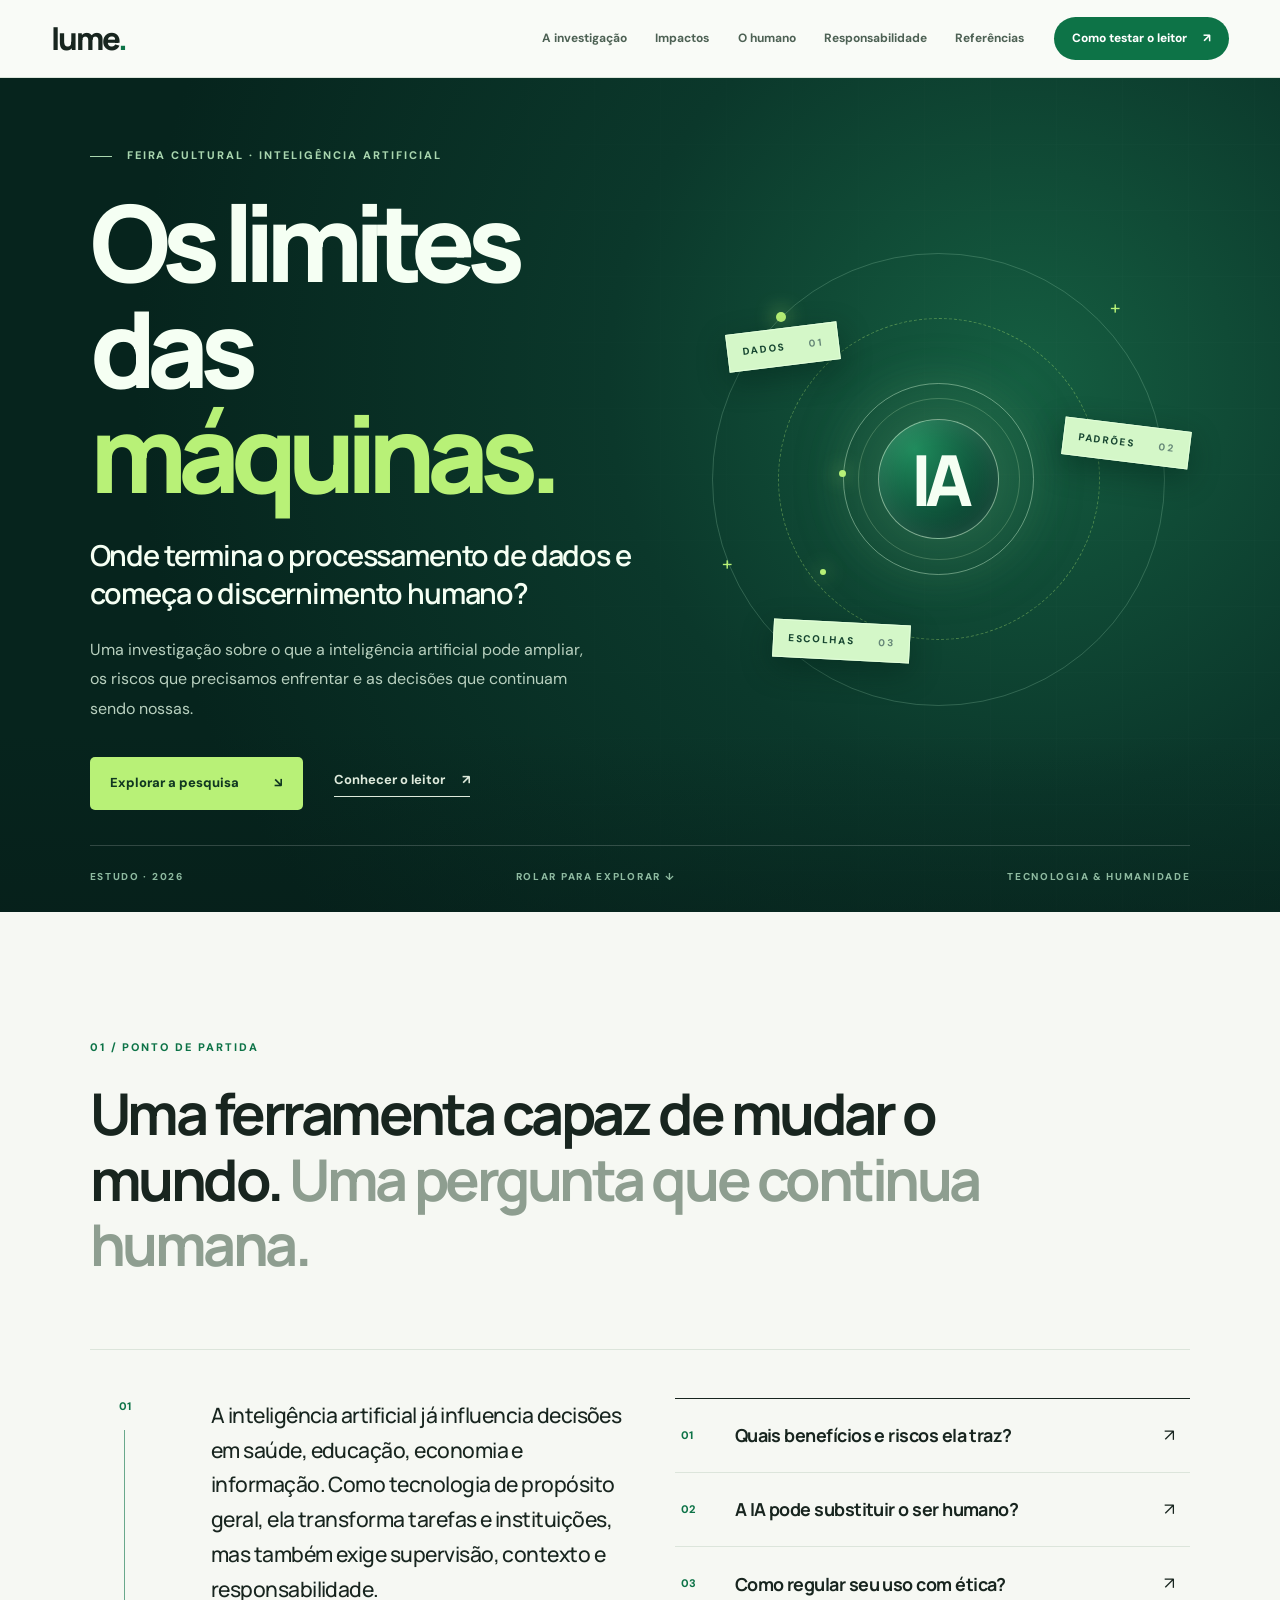
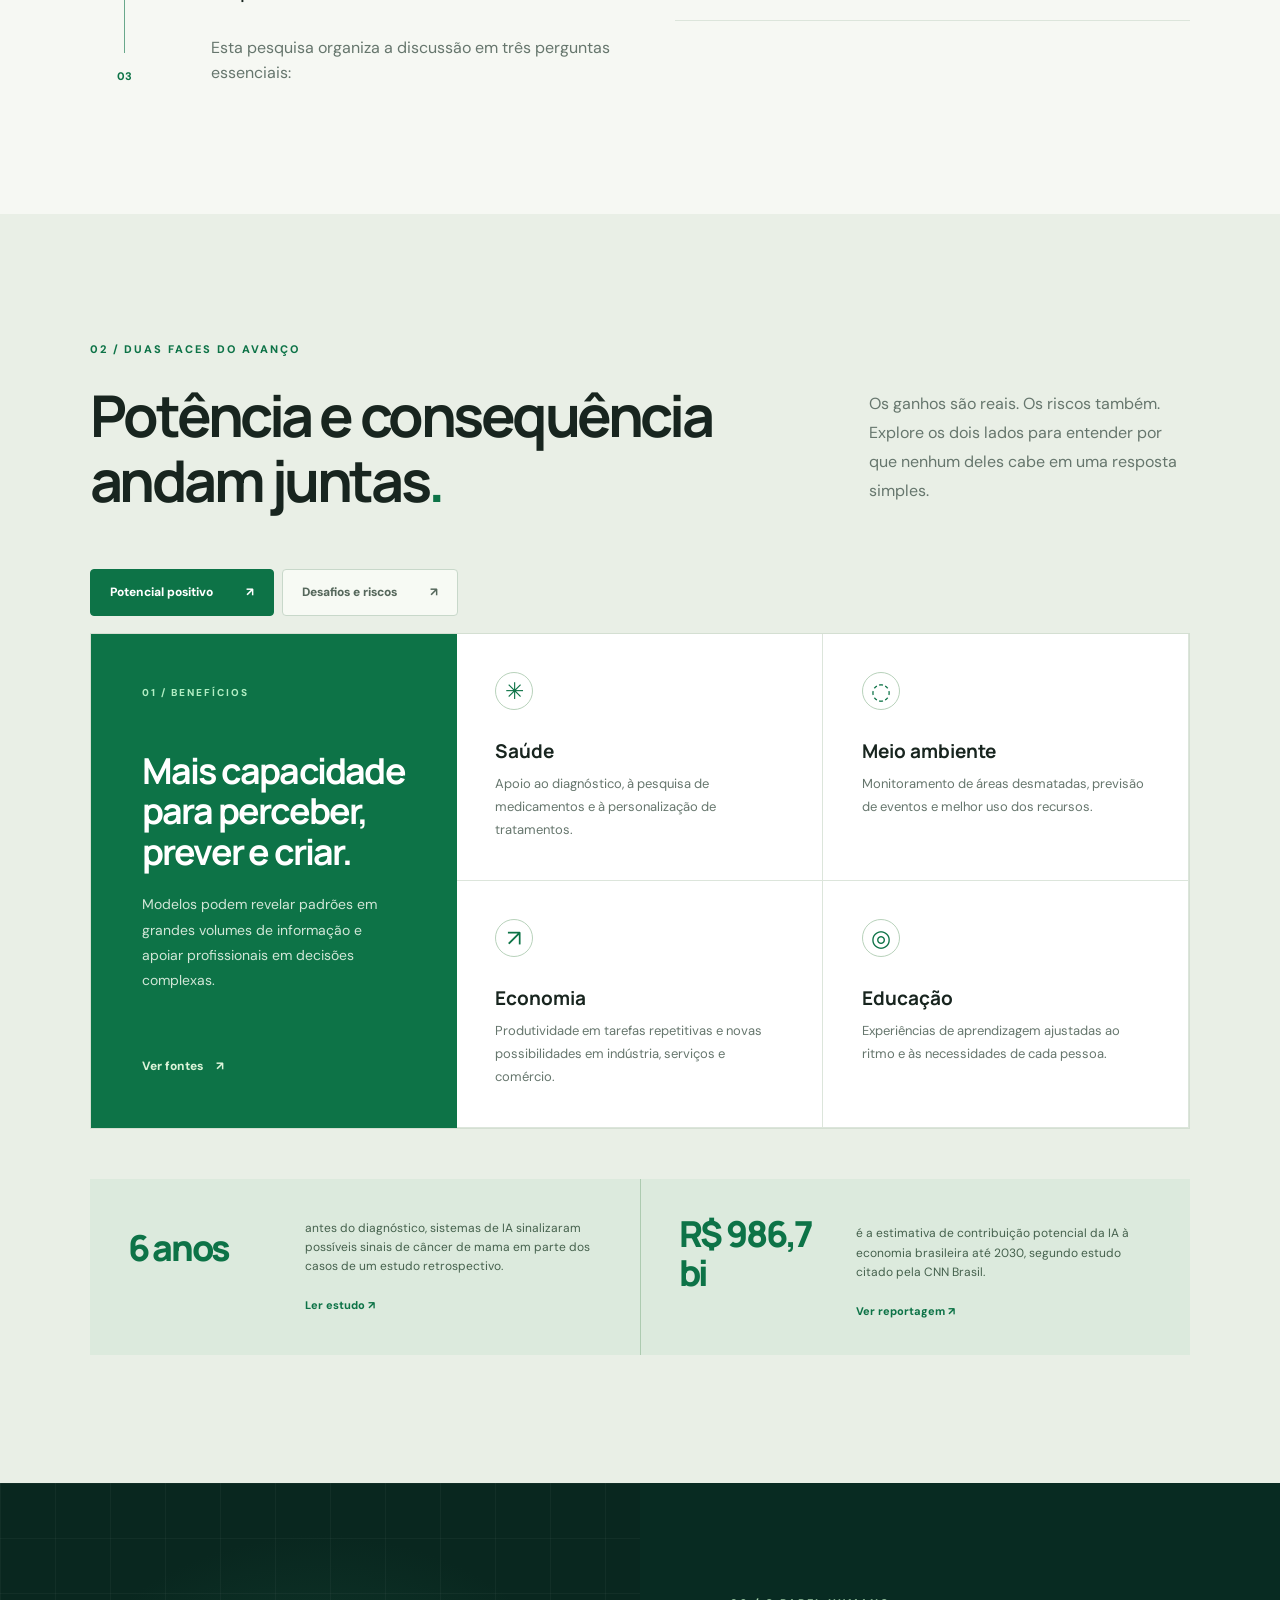
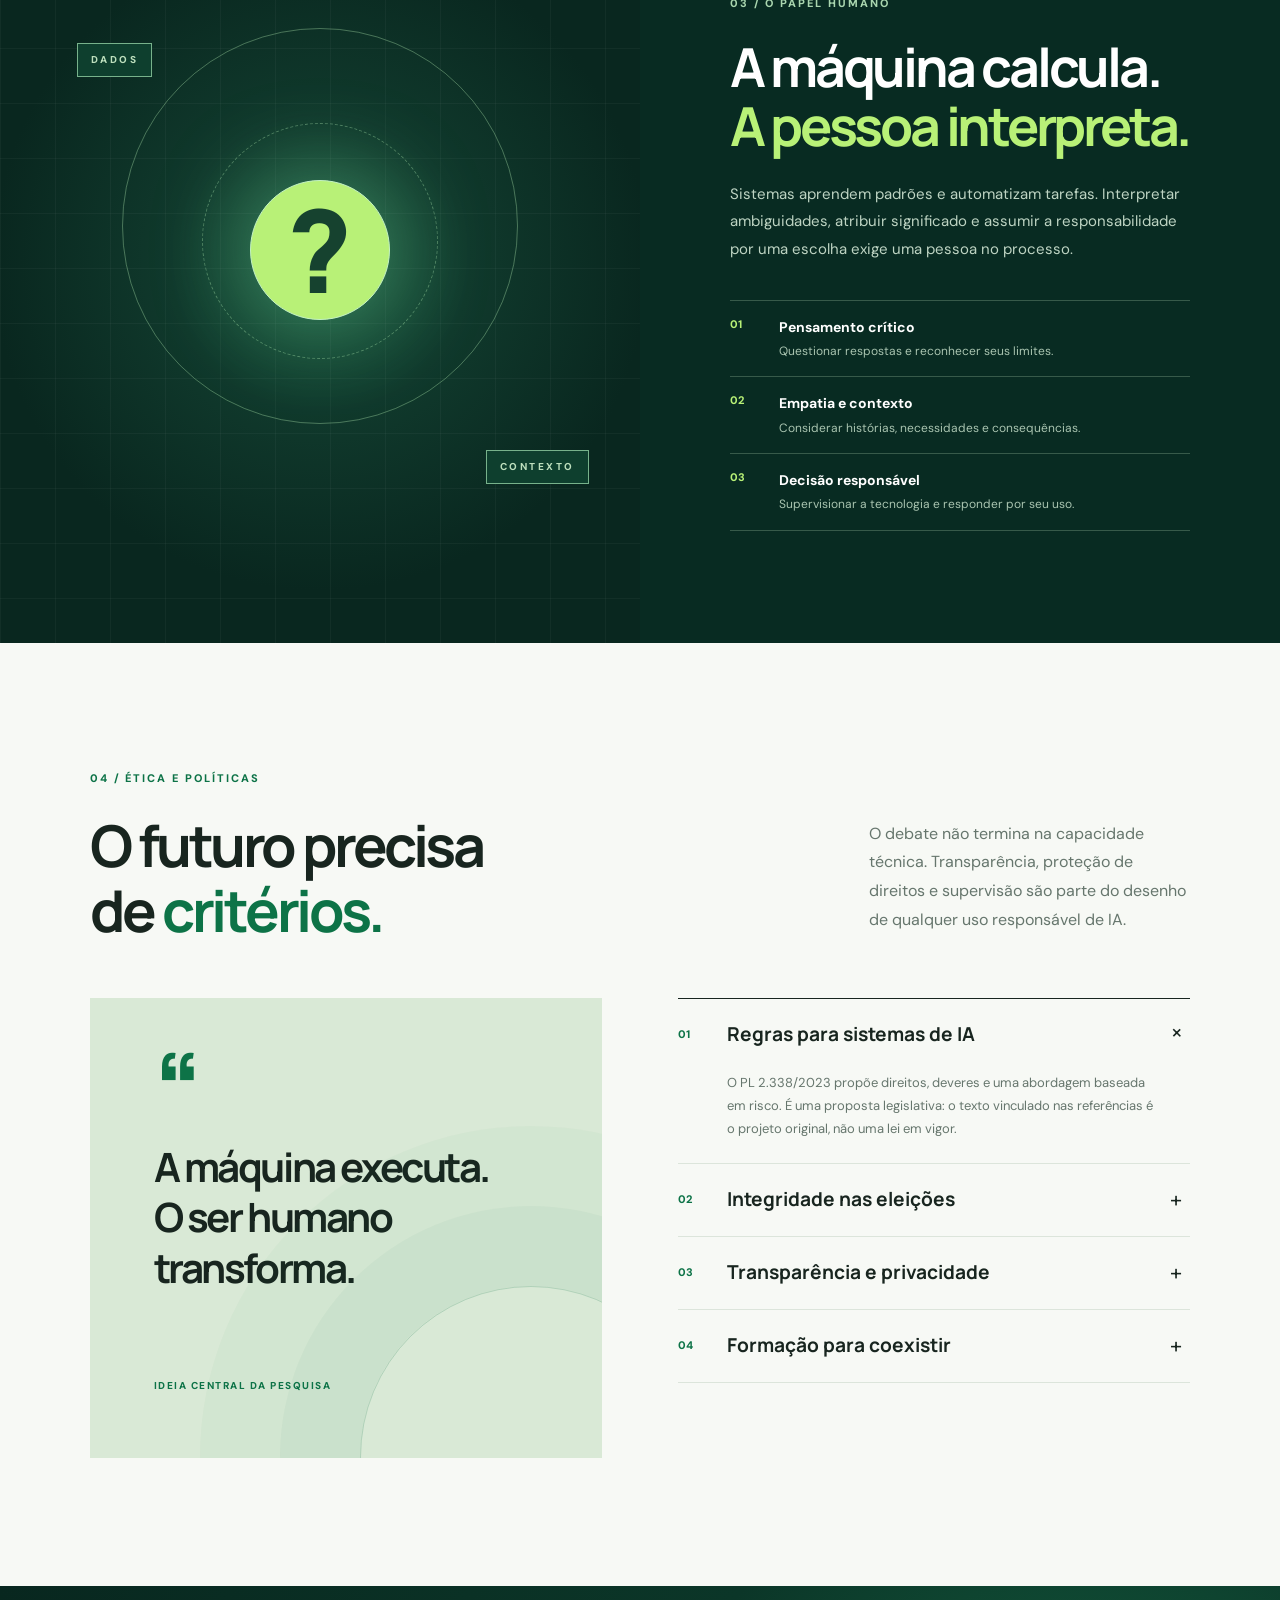
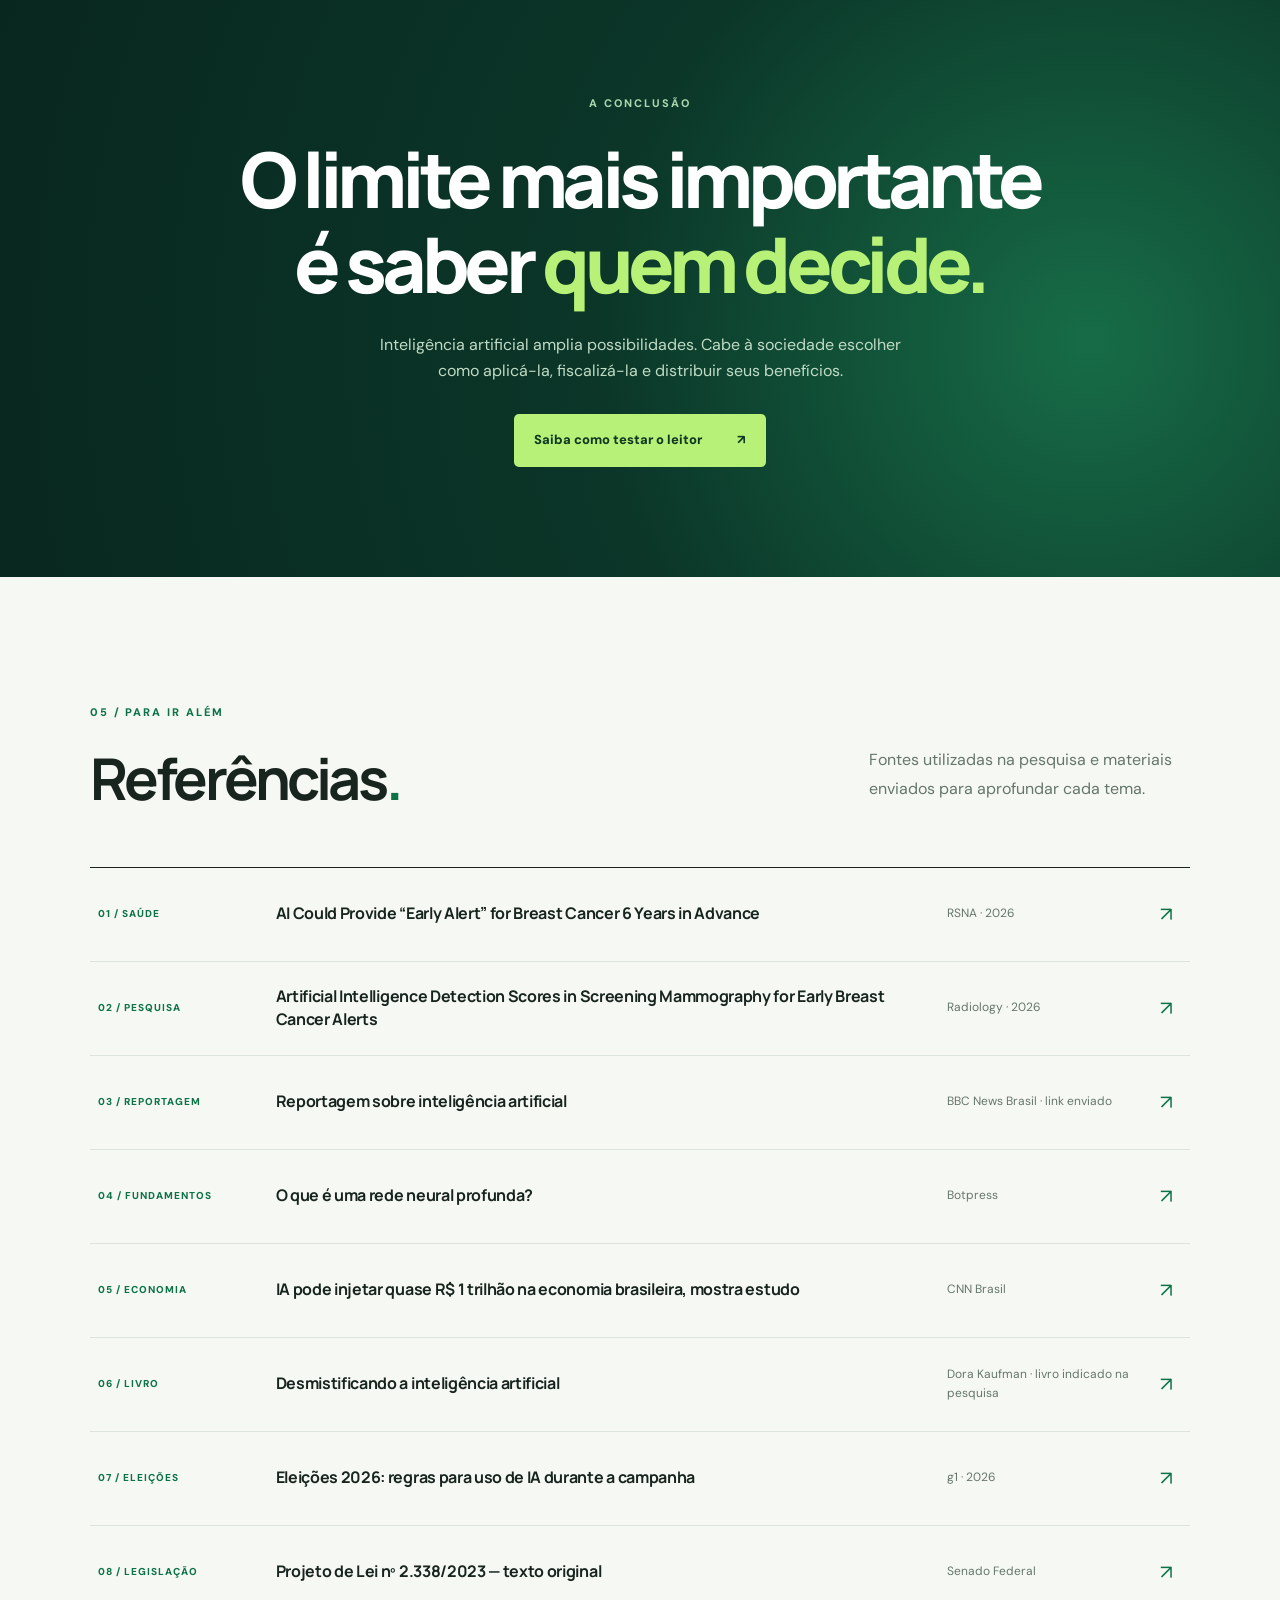
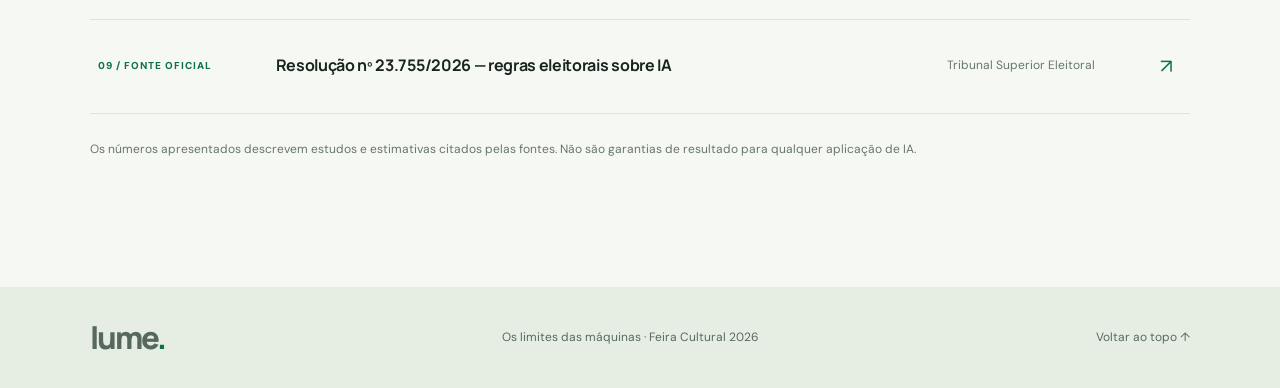
==== docs/index.html @ 2dd9711d "Publica Lume e apresentação da pesquisa" ====
<!doctype html>
<html lang="pt-BR">
<head>
  <meta charset="utf-8">
  <meta name="viewport" content="width=device-width, initial-scale=1">
  <meta name="theme-color" content="#0d7347">
  <meta name="description" content="Os limites das máquinas: uma investigação sobre o potencial da inteligência artificial e o papel do discernimento humano.">
  <title>Os limites das máquinas — Lume</title>
  <link rel="icon" href="data:,">
  <link rel="stylesheet" href="./home.css?v=1">
  <script src="./home.js?v=1" defer></script>
</head>
<body>
  <a class="skip-link" href="#conteudo">Ir para o conteúdo</a>
  <header class="site-header">
    <a class="brand" href="./" aria-label="Lume, página inicial">lume<span class="brand-point">.</span></a>
    <nav class="top-nav" aria-label="Seções do projeto">
      <a href="#investigacao">A investigação</a><a href="#impactos">Impactos</a><a href="#humano">O humano</a><a href="#responsabilidade">Responsabilidade</a><a href="#referencias">Referências</a>
    </nav>
    <a class="nav-cta" href="./como-usar.html">Como testar o leitor <span aria-hidden="true">↗</span></a>
    <button class="menu-toggle" type="button" aria-expanded="false" aria-controls="mobile-nav" aria-label="Abrir menu"><span></span><span></span></button>
  </header>
  <nav class="mobile-nav" id="mobile-nav" aria-label="Menu móvel" hidden><a href="#investigacao">A investigação</a><a href="#impactos">Impactos</a><a href="#humano">O humano</a><a href="#responsabilidade">Responsabilidade</a><a href="#referencias">Referências</a><a href="./como-usar.html">Como testar o leitor ↗</a></nav>

  <main id="conteudo">
    <section class="hero" aria-labelledby="hero-title">
      <div class="hero-noise" aria-hidden="true"></div>
      <div class="hero-inner">
        <div class="hero-copy reveal">
          <p class="eyebrow light"><span class="eyebrow-line"></span> FEIRA CULTURAL · INTELIGÊNCIA ARTIFICIAL</p>
          <h1 id="hero-title">Os limites<br>das <em>máquinas.</em></h1>
          <p class="hero-lead">Onde termina o processamento de dados e começa o discernimento humano?</p>
          <p class="hero-summary">Uma investigação sobre o que a inteligência artificial pode ampliar, os riscos que precisamos enfrentar e as decisões que continuam sendo nossas.</p>
          <div class="hero-actions"><a class="button bright" href="#investigacao">Explorar a pesquisa <span aria-hidden="true">↘</span></a><a class="text-link light-link" href="./como-usar.html">Conhecer o leitor <span aria-hidden="true">↗</span></a></div>
        </div>
        <div class="hero-art reveal" aria-hidden="true">
          <div class="orbit orbit-one"></div><div class="orbit orbit-two"></div><div class="orbit orbit-three"></div>
          <div class="art-core"><span>IA</span><span class="core-pulse"></span></div>
          <div class="orbit-label label-one">DADOS <b>01</b></div><div class="orbit-label label-two">PADRÕES <b>02</b></div><div class="orbit-label label-three">ESCOLHAS <b>03</b></div>
          <div class="art-cross cross-a">+</div><div class="art-cross cross-b">+</div>
        </div>
      </div>
      <div class="hero-bottom"><span>ESTUDO · 2026</span><span>ROLAR PARA EXPLORAR ↓</span><span>TECNOLOGIA &amp; HUMANIDADE</span></div>
    </section>

    <section class="intro section-pad" id="investigacao">
      <div class="section-heading reveal"><p class="eyebrow">01 / PONTO DE PARTIDA</p><h2>Uma ferramenta capaz de mudar o mundo. <span>Uma pergunta que continua humana.</span></h2></div>
      <div class="intro-layout">
        <div class="intro-marker reveal"><span>01</span><i></i><span>03</span></div>
        <div class="intro-text reveal"><p>A inteligência artificial já influencia decisões em saúde, educação, economia e informação. Como tecnologia de propósito geral, ela transforma tarefas e instituições, mas também exige supervisão, contexto e responsabilidade.</p><p>Esta pesquisa organiza a discussão em três perguntas essenciais:</p></div>
        <div class="questions reveal"><a href="#impactos"><span>01</span><strong>Quais benefícios e riscos ela traz?</strong><b aria-hidden="true">↗</b></a><a href="#humano"><span>02</span><strong>A IA pode substituir o ser humano?</strong><b aria-hidden="true">↗</b></a><a href="#responsabilidade"><span>03</span><strong>Como regular seu uso com ética?</strong><b aria-hidden="true">↗</b></a></div>
      </div>
    </section>

    <section class="impact-section section-pad" id="impactos">
      <div class="split-heading reveal"><div><p class="eyebrow">02 / DUAS FACES DO AVANÇO</p><h2>Potência e consequência<br>andam juntas<span class="green-dot">.</span></h2></div><p>Os ganhos são reais. Os riscos também. Explore os dois lados para entender por que nenhum deles cabe em uma resposta simples.</p></div>
      <div class="impact-switch" role="tablist" aria-label="Explorar impactos da IA"><button class="impact-tab active" id="tab-beneficios" role="tab" aria-controls="panel-beneficios" aria-selected="true" data-panel="beneficios">Potencial positivo <span>↗</span></button><button class="impact-tab" id="tab-riscos" role="tab" aria-controls="panel-riscos" aria-selected="false" data-panel="riscos">Desafios e riscos <span>↗</span></button></div>
      <div class="impact-panels">
        <div class="impact-panel" id="panel-beneficios" role="tabpanel" aria-labelledby="tab-beneficios"><div class="impact-feature"><span class="feature-index">01 / BENEFÍCIOS</span><h3>Mais capacidade para perceber, prever e criar.</h3><p>Modelos podem revelar padrões em grandes volumes de informação e apoiar profissionais em decisões complexas.</p><a href="#referencias">Ver fontes <span aria-hidden="true">↗</span></a></div><div class="impact-grid"><article><span class="impact-icon">✳</span><h4>Saúde</h4><p>Apoio ao diagnóstico, à pesquisa de medicamentos e à personalização de tratamentos.</p></article><article><span class="impact-icon">◌</span><h4>Meio ambiente</h4><p>Monitoramento de áreas desmatadas, previsão de eventos e melhor uso dos recursos.</p></article><article><span class="impact-icon">↗</span><h4>Economia</h4><p>Produtividade em tarefas repetitivas e novas possibilidades em indústria, serviços e comércio.</p></article><article><span class="impact-icon">◎</span><h4>Educação</h4><p>Experiências de aprendizagem ajustadas ao ritmo e às necessidades de cada pessoa.</p></article></div></div>
        <div class="impact-panel" id="panel-riscos" role="tabpanel" aria-labelledby="tab-riscos" hidden><div class="impact-feature risk-feature"><span class="feature-index">02 / DESAFIOS</span><h3>O que os dados não resolvem sozinhos.</h3><p>Sem critérios e supervisão, sistemas podem ampliar problemas já existentes na sociedade.</p><a href="#referencias">Ver fontes <span aria-hidden="true">↗</span></a></div><div class="impact-grid"><article><span class="impact-icon">△</span><h4>Viés</h4><p>Dados históricos podem reproduzir discriminação de raça, gênero e classe.</p></article><article><span class="impact-icon">◈</span><h4>Opacidade</h4><p>Alguns modelos tornam difícil explicar como chegaram a uma resposta específica.</p></article><article><span class="impact-icon">⌁</span><h4>Trabalho</h4><p>A mudança de tarefas exige formação, adaptação e atenção à desigualdade.</p></article><article><span class="impact-icon">⊘</span><h4>Sociedade</h4><p>Desinformação, vigilância e consumo de energia pedem limites claros.</p></article></div></div>
      </div>
      <div class="data-band reveal"><div><strong>6 anos</strong><span>antes do diagnóstico, sistemas de IA sinalizaram possíveis sinais de câncer de mama em parte dos casos de um estudo retrospectivo.</span><a href="https://pubs.rsna.org/doi/10.1148/radiol.251309" target="_blank" rel="noopener noreferrer">Ler estudo ↗</a></div><div><strong>R$ 986,7 bi</strong><span>é a estimativa de contribuição potencial da IA à economia brasileira até 2030, segundo estudo citado pela CNN Brasil.</span><a href="https://www.cnnbrasil.com.br/economia/money/tecnologia/ia-pode-injetar-quase-r-1-trilhao-na-economia-brasileira-mostra-estudo/" target="_blank" rel="noopener noreferrer">Ver reportagem ↗</a></div></div>
    </section>

    <section class="human-section" id="humano"><div class="human-visual" aria-hidden="true"><div class="human-ring ring-one"></div><div class="human-ring ring-two"></div><span class="visual-word word-data">DADOS</span><span class="visual-word word-context">CONTEXTO</span><div class="human-symbol">?</div></div><div class="human-content reveal"><p class="eyebrow light">03 / O PAPEL HUMANO</p><h2>A máquina calcula.<br><em>A pessoa interpreta.</em></h2><p>Sistemas aprendem padrões e automatizam tarefas. Interpretar ambiguidades, atribuir significado e assumir a responsabilidade por uma escolha exige uma pessoa no processo.</p><div class="human-points"><div><span>01</span><strong>Pensamento crítico</strong><p>Questionar respostas e reconhecer seus limites.</p></div><div><span>02</span><strong>Empatia e contexto</strong><p>Considerar histórias, necessidades e consequências.</p></div><div><span>03</span><strong>Decisão responsável</strong><p>Supervisionar a tecnologia e responder por seu uso.</p></div></div></div></section>

    <section class="ethics-section section-pad" id="responsabilidade"><div class="split-heading reveal"><div><p class="eyebrow">04 / ÉTICA E POLÍTICAS</p><h2>O futuro precisa<br>de <em>critérios.</em></h2></div><p>O debate não termina na capacidade técnica. Transparência, proteção de direitos e supervisão são parte do desenho de qualquer uso responsável de IA.</p></div><div class="ethics-layout"><div class="ethics-statement reveal"><span class="statement-mark">“</span><p>A máquina executa.<br>O ser humano transforma.</p><span class="statement-note">IDEIA CENTRAL DA PESQUISA</span></div><div class="ethics-list reveal"><details open><summary><span>01</span><strong>Regras para sistemas de IA</strong><i>+</i></summary><p>O PL 2.338/2023 propõe direitos, deveres e uma abordagem baseada em risco. É uma proposta legislativa: o texto vinculado nas referências é o projeto original, não uma lei em vigor.</p></details><details><summary><span>02</span><strong>Integridade nas eleições</strong><i>+</i></summary><p>As regras eleitorais de 2026 exigem identificação de conteúdo sintético em propaganda e estabelecem restrições específicas para o período próximo à votação.</p></details><details><summary><span>03</span><strong>Transparência e privacidade</strong><i>+</i></summary><p>Quem desenvolve e usa IA precisa explicar finalidades, proteger dados e permitir avaliação humana dos efeitos do sistema.</p></details><details><summary><span>04</span><strong>Formação para coexistir</strong><i>+</i></summary><p>Preparar pessoas para trabalhar criticamente com algoritmos é tão relevante quanto desenvolver modelos mais potentes.</p></details></div></div></section>

    <section class="closing-section"><div class="closing-inner reveal"><p class="eyebrow light">A CONCLUSÃO</p><h2>O limite mais importante<br>é saber <em>quem decide.</em></h2><p>Inteligência artificial amplia possibilidades. Cabe à sociedade escolher como aplicá-la, fiscalizá-la e distribuir seus benefícios.</p><a class="button bright" href="./como-usar.html">Saiba como testar o leitor <span aria-hidden="true">↗</span></a></div></section>

    <section class="references section-pad" id="referencias"><div class="split-heading reveal"><div><p class="eyebrow">05 / PARA IR ALÉM</p><h2>Referências<span class="green-dot">.</span></h2></div><p>Fontes utilizadas na pesquisa e materiais enviados para aprofundar cada tema.</p></div><div class="reference-list">
      <a href="https://www.rsna.org/news/2026/june/ai-flags-breast-cancer-early" target="_blank" rel="noopener noreferrer"><span>01 / SAÚDE</span><strong>AI Could Provide “Early Alert” for Breast Cancer 6 Years in Advance</strong><small>RSNA · 2026</small><b aria-hidden="true">↗</b></a>
      <a href="https://pubs.rsna.org/doi/10.1148/radiol.251309" target="_blank" rel="noopener noreferrer"><span>02 / PESQUISA</span><strong>Artificial Intelligence Detection Scores in Screening Mammography for Early Breast Cancer Alerts</strong><small>Radiology · 2026</small><b aria-hidden="true">↗</b></a>
      <a href="https://www.bbc.com/portuguese/articles/c870xmd2dv0o" target="_blank" rel="noopener noreferrer"><span>03 / REPORTAGEM</span><strong>Reportagem sobre inteligência artificial</strong><small>BBC News Brasil · link enviado</small><b aria-hidden="true">↗</b></a>
      <a href="https://botpress.com/pt/blog/deep-neural-network" target="_blank" rel="noopener noreferrer"><span>04 / FUNDAMENTOS</span><strong>O que é uma rede neural profunda?</strong><small>Botpress</small><b aria-hidden="true">↗</b></a>
      <a href="https://www.cnnbrasil.com.br/economia/money/tecnologia/ia-pode-injetar-quase-r-1-trilhao-na-economia-brasileira-mostra-estudo/" target="_blank" rel="noopener noreferrer"><span>05 / ECONOMIA</span><strong>IA pode injetar quase R$ 1 trilhão na economia brasileira, mostra estudo</strong><small>CNN Brasil</small><b aria-hidden="true">↗</b></a>
      <a href="https://loja.editora.unb.br/comunicacao/desmistificando-a-inteligencia-artificial-3068/p" target="_blank" rel="noopener noreferrer"><span>06 / LIVRO</span><strong>Desmistificando a inteligência artificial</strong><small>Dora Kaufman · livro indicado na pesquisa</small><b aria-hidden="true">↗</b></a>
      <a href="https://g1.globo.com/politica/eleicoes/2026/noticia/2026/08/17/eleicoes-2026-veja-as-regras-aprovadas-pelo-tse-para-uso-de-ia-durante-a-campanha.ghtml" target="_blank" rel="noopener noreferrer"><span>07 / ELEIÇÕES</span><strong>Eleições 2026: regras para uso de IA durante a campanha</strong><small>g1 · 2026</small><b aria-hidden="true">↗</b></a>
      <a href="https://legis.senado.leg.br/sdleg-getter/documento?disposition=inline&amp;dm=9347622" target="_blank" rel="noopener noreferrer"><span>08 / LEGISLAÇÃO</span><strong>Projeto de Lei nº 2.338/2023 — texto original</strong><small>Senado Federal</small><b aria-hidden="true">↗</b></a>
      <a href="https://www.tse.jus.br/legislacao/compilada/res/2026/resolucao-no-23-755-de-2-de-marco-de-2026" target="_blank" rel="noopener noreferrer"><span>09 / FONTE OFICIAL</span><strong>Resolução nº 23.755/2026 — regras eleitorais sobre IA</strong><small>Tribunal Superior Eleitoral</small><b aria-hidden="true">↗</b></a>
    </div><p class="references-note">Os números apresentados descrevem estudos e estimativas citados pelas fontes. Não são garantias de resultado para qualquer aplicação de IA.</p></section>
  </main>
  <footer class="site-footer"><a class="brand" href="./">lume<span class="brand-point">.</span></a><p>Os limites das máquinas · Feira Cultural 2026</p><a href="#conteudo">Voltar ao topo ↑</a></footer>
</body>
</html>
---- docs/home.css ----
@import url('https://fonts.googleapis.com/css2?family=DM+Sans:wght@400;500;600;700&family=Manrope:wght@400;500;600;700;800&display=swap');
:root{--green:#0d7347;--forest:#082b22;--deep:#061c18;--ink:#18251f;--muted:#66766d;--paper:#f6f8f3;--cream:#e9efe6;--line:#dce5db;--lime:#b8f177;--font:'DM Sans',Segoe UI,sans-serif;--display:'Manrope',var(--font)}
*{box-sizing:border-box}html{scroll-behavior:smooth;scroll-padding-top:90px}body{margin:0;background:var(--paper);color:var(--ink);font:16px/1.6 var(--font)}a{color:inherit;text-decoration:none}button{font:inherit;cursor:pointer}a,button{-webkit-tap-highlight-color:transparent}a:focus-visible,button:focus-visible,summary:focus-visible{outline:3px solid var(--lime);outline-offset:4px}[hidden]{display:none!important}::selection{background:#b8f177;color:#082b22}.skip-link{position:absolute;top:-100px;left:10px;background:#fff;padding:10px;z-index:100}.skip-link:focus{top:10px}
.site-header{height:78px;padding:0 clamp(22px,4vw,72px);display:flex;align-items:center;justify-content:space-between;gap:30px;background:#f9fbf7;border-bottom:1px solid var(--line);position:sticky;top:0;z-index:30}.brand{font:800 31px/1 var(--display);letter-spacing:-2px}.brand-point{color:var(--green)}.top-nav{display:flex;align-items:center;gap:clamp(17px,2.2vw,36px);margin-left:auto}.top-nav a{font-size:12px;font-weight:700;color:#4d6154;transition:color .2s}.top-nav a:hover,.site-footer a:hover{color:var(--green)}.nav-cta{font-size:12px;font-weight:800;background:var(--green);color:#fff;padding:12px 18px;border-radius:99px;white-space:nowrap;transition:transform .2s,background .2s}.nav-cta:hover{background:#095c39;transform:translateY(-2px)}.nav-cta span{margin-left:13px}.menu-toggle{display:none;border:0;background:transparent;width:40px;height:40px;padding:8px}.menu-toggle span{display:block;height:2px;background:var(--forest);margin:6px 0}.mobile-nav{position:fixed;top:78px;left:0;right:0;z-index:29;background:#fff;box-shadow:0 16px 30px #071d1820;padding:20px}.mobile-nav a{display:block;padding:12px;border-bottom:1px solid var(--line);font-weight:700}
.eyebrow{font:800 11px/1.4 var(--font);letter-spacing:.18em;color:var(--green);margin:0 0 26px}.eyebrow.light{color:#a9d6af}.eyebrow-line{display:inline-block;width:22px;height:1px;background:currentColor;vertical-align:middle;margin-right:10px}.green-dot{color:var(--green)}.section-pad{padding:clamp(86px,10vw,150px) clamp(22px,7vw,120px)}.section-heading h2,.split-heading h2{font:700 clamp(37px,4.5vw,68px)/1.13 var(--display);letter-spacing:-.06em;margin:0}.split-heading{display:grid;grid-template-columns:1.25fr .55fr;align-items:end;gap:50px;margin-bottom:55px}.split-heading>p{font-size:16px;color:var(--muted);max-width:380px;line-height:1.8;margin:0 0 8px}.split-heading em{font-style:normal;color:var(--green)}
.hero{min-height:min(790px,calc(100svh - 78px));background:radial-gradient(circle at 80% 36%,#155e41 0,#0b382b 36%,#06241d 77%);color:#f5fff3;position:relative;overflow:hidden;display:flex;flex-direction:column}.hero-noise{pointer-events:none;position:absolute;inset:0;opacity:.18;background-image:linear-gradient(#fff1 1px,transparent 1px),linear-gradient(90deg,#fff1 1px,transparent 1px);background-size:66px 66px;mask-image:linear-gradient(90deg,transparent 10%,#000)}.hero:after{content:"";position:absolute;inset:auto 0 0;height:180px;background:linear-gradient(transparent,#061c1870);pointer-events:none}.hero-inner{width:100%;max-width:1600px;margin:auto;display:grid;grid-template-columns:1.06fr .94fr;gap:30px;align-items:center;padding:70px clamp(22px,7vw,120px) 35px}.hero-copy{position:relative;z-index:2}.hero h1{font:800 clamp(65px,8.3vw,136px)/.99 var(--display);letter-spacing:-.085em;margin:0 0 31px}.hero h1 em{font-style:normal;color:var(--lime)}.hero-lead{font:600 clamp(21px,2.25vw,34px)/1.33 var(--display);letter-spacing:-.04em;max-width:620px;margin:0 0 22px}.hero-summary{font-size:16px;line-height:1.85;color:#b8d0bf;max-width:510px;margin:0 0 34px}.hero-actions{display:flex;align-items:center;gap:31px;flex-wrap:wrap}.button{display:inline-flex;align-items:center;justify-content:space-between;gap:35px;padding:16px 20px;border-radius:5px;font-size:13px;font-weight:800;transition:transform .2s,background .2s}.button:hover{transform:translateY(-3px)}.button.bright{color:#103721;background:var(--lime)}.button.bright:hover{background:#d3ffa6}.text-link{font-size:13px;font-weight:700;border-bottom:1px solid currentColor;padding-bottom:5px}.light-link{color:#deeadc}.text-link span{margin-left:14px}.hero-bottom{position:relative;z-index:2;display:flex;justify-content:space-between;gap:20px;border-top:1px solid #ffffff2c;margin:0 clamp(22px,7vw,120px);padding:23px 0 27px;color:#8ebaa0;font-size:10px;font-weight:800;letter-spacing:.17em}.hero-art{position:relative;width:min(100%,620px);aspect-ratio:1;justify-self:end}.orbit{border:1px solid #a9e2bc3b;border-radius:50%;position:absolute;inset:5%;animation:orbit 30s linear infinite}.orbit-two{inset:18%;border-style:dashed;border-color:#b8f1775b;animation-direction:reverse;animation-duration:44s}.orbit-three{inset:31%;border-color:#ccf3d272;box-shadow:0 0 50px #9fefaa12}.orbit:before{content:"";position:absolute;width:10px;height:10px;border-radius:50%;background:var(--lime);top:13%;left:14%;box-shadow:0 0 20px var(--lime)}.orbit-two:before{width:6px;height:6px;top:78%;left:13%}.orbit-three:before{top:45%;left:-5px;width:7px;height:7px}.art-core{position:absolute;inset:38%;border:1px solid #c2e7c8a0;background:radial-gradient(circle at 30% 25%,#1f8b5c,#09412f 74%);border-radius:50%;display:grid;place-items:center;box-shadow:0 0 90px #a4e8a144,inset 0 0 30px #fff2}.art-core>span:first-child{font:800 clamp(46px,5.5vw,86px)/1 var(--display);letter-spacing:-.09em}.core-pulse{position:absolute;inset:-18%;border:1px solid #c7efbd3d;border-radius:50%;animation:pulse 5s ease-out infinite}.orbit-label{position:absolute;background:#d4f7c8;color:#174631;border:1px solid #e3ffdb;padding:10px 14px;font-size:10px;font-weight:800;letter-spacing:.17em;box-shadow:0 10px 30px #001f1670}.orbit-label b{margin-left:20px;color:#658677}.label-one{top:20%;left:8%;transform:rotate(-7deg)}.label-two{right:0;top:39%;transform:rotate(7deg)}.label-three{left:17%;bottom:14%;transform:rotate(3deg)}.art-cross{position:absolute;color:#b8f177;font-size:19px}.cross-a{right:14%;top:13%}.cross-b{left:7%;bottom:30%}@keyframes orbit{to{transform:rotate(360deg)}}@keyframes pulse{50%{transform:scale(1.14);opacity:.3}} 
.intro{background:#f6f8f3}.section-heading{max-width:920px;margin-bottom:72px}.section-heading h2 span{color:#8e9e90}.intro-layout{display:grid;grid-template-columns:70px minmax(0,1fr) minmax(0,1.25fr);gap:clamp(22px,4vw,65px);border-top:1px solid var(--line);padding-top:48px}.intro-marker{display:flex;flex-direction:column;align-items:center;color:var(--green);font-size:11px;font-weight:800}.intro-marker i{height:100%;width:1px;min-height:130px;background:var(--green);opacity:.6;margin:15px}.intro-text{max-width:510px}.intro-text p:first-child{font:500 clamp(17px,1.65vw,23px)/1.65 var(--display);letter-spacing:-.025em;margin:0 0 28px}.intro-text p:last-child{color:var(--muted);margin:0}.questions{border-top:1px solid var(--ink)}.questions a{display:grid;grid-template-columns:40px 1fr 20px;align-items:center;gap:14px;padding:23px 6px;border-bottom:1px solid var(--line);transition:padding .2s,color .2s}.questions a:hover{padding-left:14px;color:var(--green)}.questions span{color:var(--green);font-size:11px;font-weight:800}.questions strong{font:700 clamp(15px,1.4vw,20px)/1.35 var(--display);letter-spacing:-.03em}.questions b{font-size:17px;font-weight:400}
.impact-section{background:#e9efe6}.impact-switch{display:flex;gap:8px;margin-bottom:17px}.impact-tab{border:1px solid #c8d8ca;background:#f7faf4;color:#56685c;padding:13px 19px;border-radius:4px;font-size:12px;font-weight:800;transition:background .2s,color .2s}.impact-tab span{margin-left:30px}.impact-tab.active{background:var(--green);color:#fff;border-color:var(--green)}.impact-panel{display:grid;grid-template-columns:minmax(240px,.8fr) minmax(0,1.6fr);min-height:470px;background:#fff;border:1px solid #d4dfd2}.impact-feature{background:#0d7347;color:#fff;padding:clamp(28px,4vw,57px);display:flex;flex-direction:column}.feature-index{font-size:10px;font-weight:800;letter-spacing:.2em;color:#b1edc3}.impact-feature h3{font:700 clamp(28px,2.8vw,45px)/1.13 var(--display);letter-spacing:-.05em;margin:50px 0 20px}.impact-feature p{color:#d1e6d7;font-size:14px;line-height:1.8;margin:0}.impact-feature a{font-size:12px;font-weight:800;color:#dcf3d9;margin-top:auto;padding-top:28px}.impact-feature a span{margin-left:10px}.risk-feature{background:#16382c}.impact-grid{display:grid;grid-template-columns:1fr 1fr}.impact-grid article{padding:clamp(25px,3vw,45px);border-right:1px solid var(--line);border-bottom:1px solid var(--line);transition:background .25s}.impact-grid article:hover{background:#f1f8ed}.impact-icon{display:grid;place-items:center;width:38px;height:38px;border:1px solid #b8d2bb;border-radius:50%;color:var(--green);font-size:23px}.impact-grid h4{font:700 19px var(--display);margin:28px 0 9px}.impact-grid p{font-size:13px;line-height:1.75;color:var(--muted);margin:0}.data-band{display:grid;grid-template-columns:1fr 1fr;gap:1px;background:#adcbb0;margin-top:50px}.data-band>div{background:#dceadd;padding:35px 38px;display:grid;grid-template-columns:155px 1fr;gap:10px 22px;align-items:center}.data-band strong{font:800 clamp(28px,2.8vw,39px)/1.1 var(--display);letter-spacing:-.06em;color:var(--green)}.data-band span{font-size:12px;line-height:1.6;color:#45614d}.data-band a{grid-column:2;font-size:11px;font-weight:800;color:var(--green)}
.human-section{min-height:760px;background:var(--forest);color:#fff;display:grid;grid-template-columns:1fr 1fr}.human-visual{position:relative;min-height:700px;background:radial-gradient(circle at 50% 50%,#196445 0,#10392c 30%,#09271f 66%);overflow:hidden}.human-visual:before{content:"";position:absolute;inset:0;background:linear-gradient(#ffffff09 1px,transparent 1px),linear-gradient(90deg,#ffffff09 1px,transparent 1px);background-size:55px 55px}.human-ring{position:absolute;border:1px solid #b9f4b859;border-radius:50%;width:62%;aspect-ratio:1;top:19%;left:19%}.ring-two{width:37%;top:31.5%;left:31.5%;border-style:dashed;animation:orbit 40s linear infinite}.human-symbol{position:absolute;top:39%;left:39%;width:22%;aspect-ratio:1;border-radius:50%;border:1px solid #c3f2c4;background:#b8f177;color:#16422f;display:grid;place-items:center;font:800 clamp(75px,9vw,150px)/1 var(--display);box-shadow:0 0 100px #a6f1b35c}.visual-word{position:absolute;font-size:10px;font-weight:800;letter-spacing:.25em;color:#bddfbd;background:#0e3f2e;padding:8px 13px;border:1px solid #77b28b}.word-data{top:21%;left:12%}.word-context{right:8%;bottom:21%}.human-content{padding:clamp(60px,8vw,120px) clamp(28px,7vw,110px);display:flex;flex-direction:column;justify-content:center}.human-content h2{font:700 clamp(44px,4.2vw,70px)/1.1 var(--display);letter-spacing:-.06em;margin:0 0 25px}.human-content h2 em{font-style:normal;color:var(--lime)}.human-content>p:not(.eyebrow){font-size:15px;line-height:1.85;color:#bed4c3;max-width:540px;margin:0 0 36px}.human-points{border-top:1px solid #d2f4d03b}.human-points div{display:grid;grid-template-columns:35px 1fr;gap:4px 14px;padding:15px 0;border-bottom:1px solid #d2f4d03b}.human-points span{font-size:11px;font-weight:800;color:var(--lime)}.human-points strong{font-size:14px}.human-points p{grid-column:2;color:#a9c4b0;margin:0;font-size:12px}
.ethics-section{background:#f7f9f5}.ethics-layout{display:grid;grid-template-columns:1fr 1fr;gap:clamp(40px,6vw,100px)}.ethics-statement{min-height:460px;background:#d9e9d6;padding:clamp(35px,5vw,72px);display:flex;flex-direction:column;justify-content:center;position:relative;overflow:hidden}.ethics-statement:after{content:"";width:340px;height:340px;border:1px solid #0d734733;border-radius:50%;position:absolute;right:-100px;bottom:-170px;box-shadow:0 0 0 80px #0d73470a,0 0 0 160px #0d734708}.statement-mark{font:800 100px/.5 var(--display);color:var(--green)}.ethics-statement p{font:700 clamp(30px,3.15vw,51px)/1.25 var(--display);letter-spacing:-.06em;margin:30px 0}.statement-note{font-size:10px;font-weight:800;letter-spacing:.15em;color:var(--green);margin-top:auto}.ethics-list{border-top:1px solid var(--ink)}.ethics-list details{border-bottom:1px solid var(--line)}.ethics-list summary{list-style:none;display:grid;grid-template-columns:34px 1fr 20px;align-items:center;gap:15px;padding:23px 0;cursor:pointer}.ethics-list summary::-webkit-details-marker{display:none}.ethics-list summary span{font-size:11px;font-weight:800;color:var(--green)}.ethics-list summary strong{font:700 clamp(15px,1.5vw,20px)/1.35 var(--display)}.ethics-list summary i{font-style:normal;font-size:22px;line-height:1;transition:transform .2s}.ethics-list details[open] summary i{transform:rotate(45deg)}.ethics-list details p{color:var(--muted);font-size:13px;line-height:1.8;padding:0 35px 22px 49px;margin:0}
.closing-section{background:radial-gradient(circle at 85% 60%,#176c47,#0b3628 43%,#08271f);color:#fff;padding:110px clamp(22px,7vw,120px);text-align:center}.closing-inner{max-width:850px;margin:auto}.closing-inner h2{font:800 clamp(42px,6vw,89px)/1.1 var(--display);letter-spacing:-.07em;margin:0 0 26px}.closing-inner h2 em{color:var(--lime);font-style:normal}.closing-inner>p:not(.eyebrow){color:#c0dbc5;max-width:560px;margin:0 auto 31px;font-size:16px}.closing-inner .button{margin:auto}
.references{background:#f6f8f3}.reference-list{border-top:1px solid var(--ink)}.reference-list>a,.reference-book{display:grid;grid-template-columns:150px minmax(0,1fr) 185px 22px;align-items:center;gap:28px;min-height:94px;padding:20px 8px;border-bottom:1px solid var(--line);transition:background .2s,padding .2s}.reference-list>a:hover{background:#e8f2e6;padding-left:18px}.reference-list span{color:var(--green);font-size:10px;font-weight:800;letter-spacing:.1em}.reference-list strong{font:700 16px/1.45 var(--display);letter-spacing:-.02em}.reference-list small{font-size:12px;color:var(--muted)}.reference-list b{font-size:20px;font-weight:400;color:var(--green)}.reference-book b{opacity:.25}.references-note{font-size:12px;color:var(--muted);margin:26px 0 0}.site-footer{background:#e6eee4;display:flex;align-items:center;justify-content:space-between;gap:25px;padding:35px clamp(22px,7vw,120px);font-size:12px;color:#57695e}.site-footer p{margin:0}
.js .reveal{opacity:0;transform:translateY(24px);transition:opacity .7s ease,transform .7s ease}.js .reveal.visible{opacity:1;transform:none}
@media(max-width:1100px){.top-nav{gap:14px}.top-nav a{font-size:11px}.hero h1{font-size:clamp(65px,7vw,100px)}.data-band>div{grid-template-columns:1fr}.data-band a{grid-column:1}.human-content{padding:65px 45px}}
@media(max-width:850px){.top-nav{display:none}.menu-toggle{display:block}.nav-cta{margin-left:auto}.hero-inner{grid-template-columns:1fr;padding-top:80px}.hero-art{position:absolute;right:-140px;top:70px;width:480px;opacity:.36}.hero-copy{max-width:650px}.intro-layout{grid-template-columns:40px 1fr}.questions{grid-column:2}.split-heading{grid-template-columns:1fr;gap:22px}.split-heading>p{max-width:650px}.impact-panel{grid-template-columns:1fr}.impact-feature h3{margin-top:30px}.impact-feature a{margin-top:15px}.human-section{grid-template-columns:1fr}.human-visual{min-height:460px}.human-content{padding:75px 7vw}.ethics-layout{grid-template-columns:1fr}.ethics-statement{min-height:350px}}
@media(max-width:600px){.site-header{height:66px}.mobile-nav{top:66px}.nav-cta{font-size:11px;padding:10px 13px}.nav-cta span{margin-left:4px}.hero{min-height:calc(100svh - 66px)}.hero-inner{padding:75px 22px 70px}.hero h1{font-size:clamp(57px,12vw,77px)}.hero-lead{font-size:22px}.hero-summary{font-size:14px}.hero-actions{align-items:flex-start;flex-direction:column;gap:22px}.hero-art{width:420px;right:-240px;top:40px;opacity:.25}.hero-bottom{font-size:8px}.hero-bottom span:nth-child(3){display:none}.section-pad{padding:75px 22px}.section-heading{margin-bottom:45px}.section-heading h2,.split-heading h2{font-size:clamp(34px,9vw,46px)}.intro-layout{grid-template-columns:1fr;gap:22px}.intro-marker{display:none}.questions{grid-column:1}.impact-switch{display:grid;grid-template-columns:1fr 1fr}.impact-tab{padding:11px 12px;text-align:left}.impact-tab span{display:none}.impact-grid{grid-template-columns:1fr}.impact-grid article{padding:27px}.impact-grid h4{margin-top:15px}.data-band{grid-template-columns:1fr}.data-band>div{padding:28px}.human-visual{min-height:330px}.human-content{padding:65px 22px}.human-content h2{font-size:42px}.ethics-statement{min-height:330px}.closing-section{padding:85px 22px}.reference-list>a,.reference-book{grid-template-columns:1fr 22px;gap:7px 15px}.reference-list span,.reference-list strong,.reference-list small{grid-column:1}.reference-list b{grid-column:2;grid-row:1/4}.site-footer{flex-wrap:wrap}.site-footer p{order:3;width:100%}}
@media(prefers-reduced-motion:reduce){*,*:before,*:after{animation:none!important;transition:none!important;scroll-behavior:auto!important}.reveal{opacity:1;transform:none}}
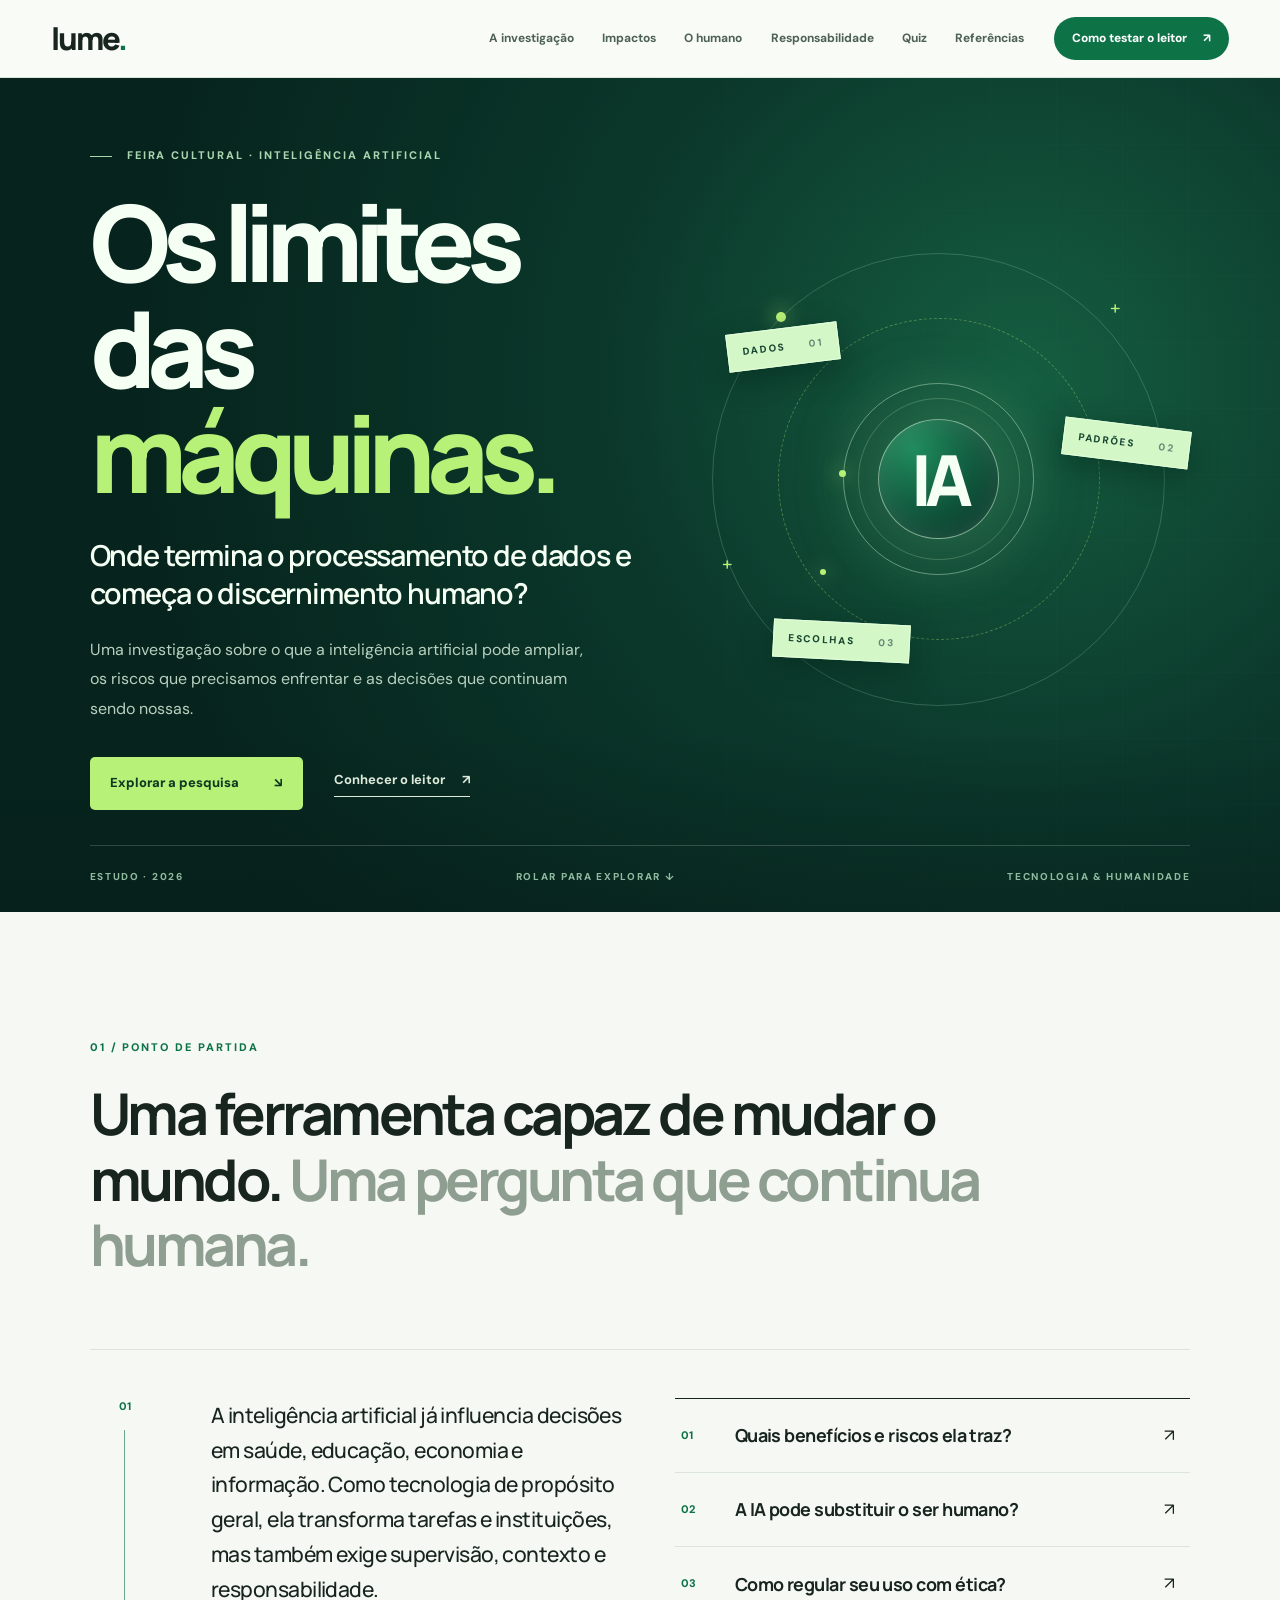
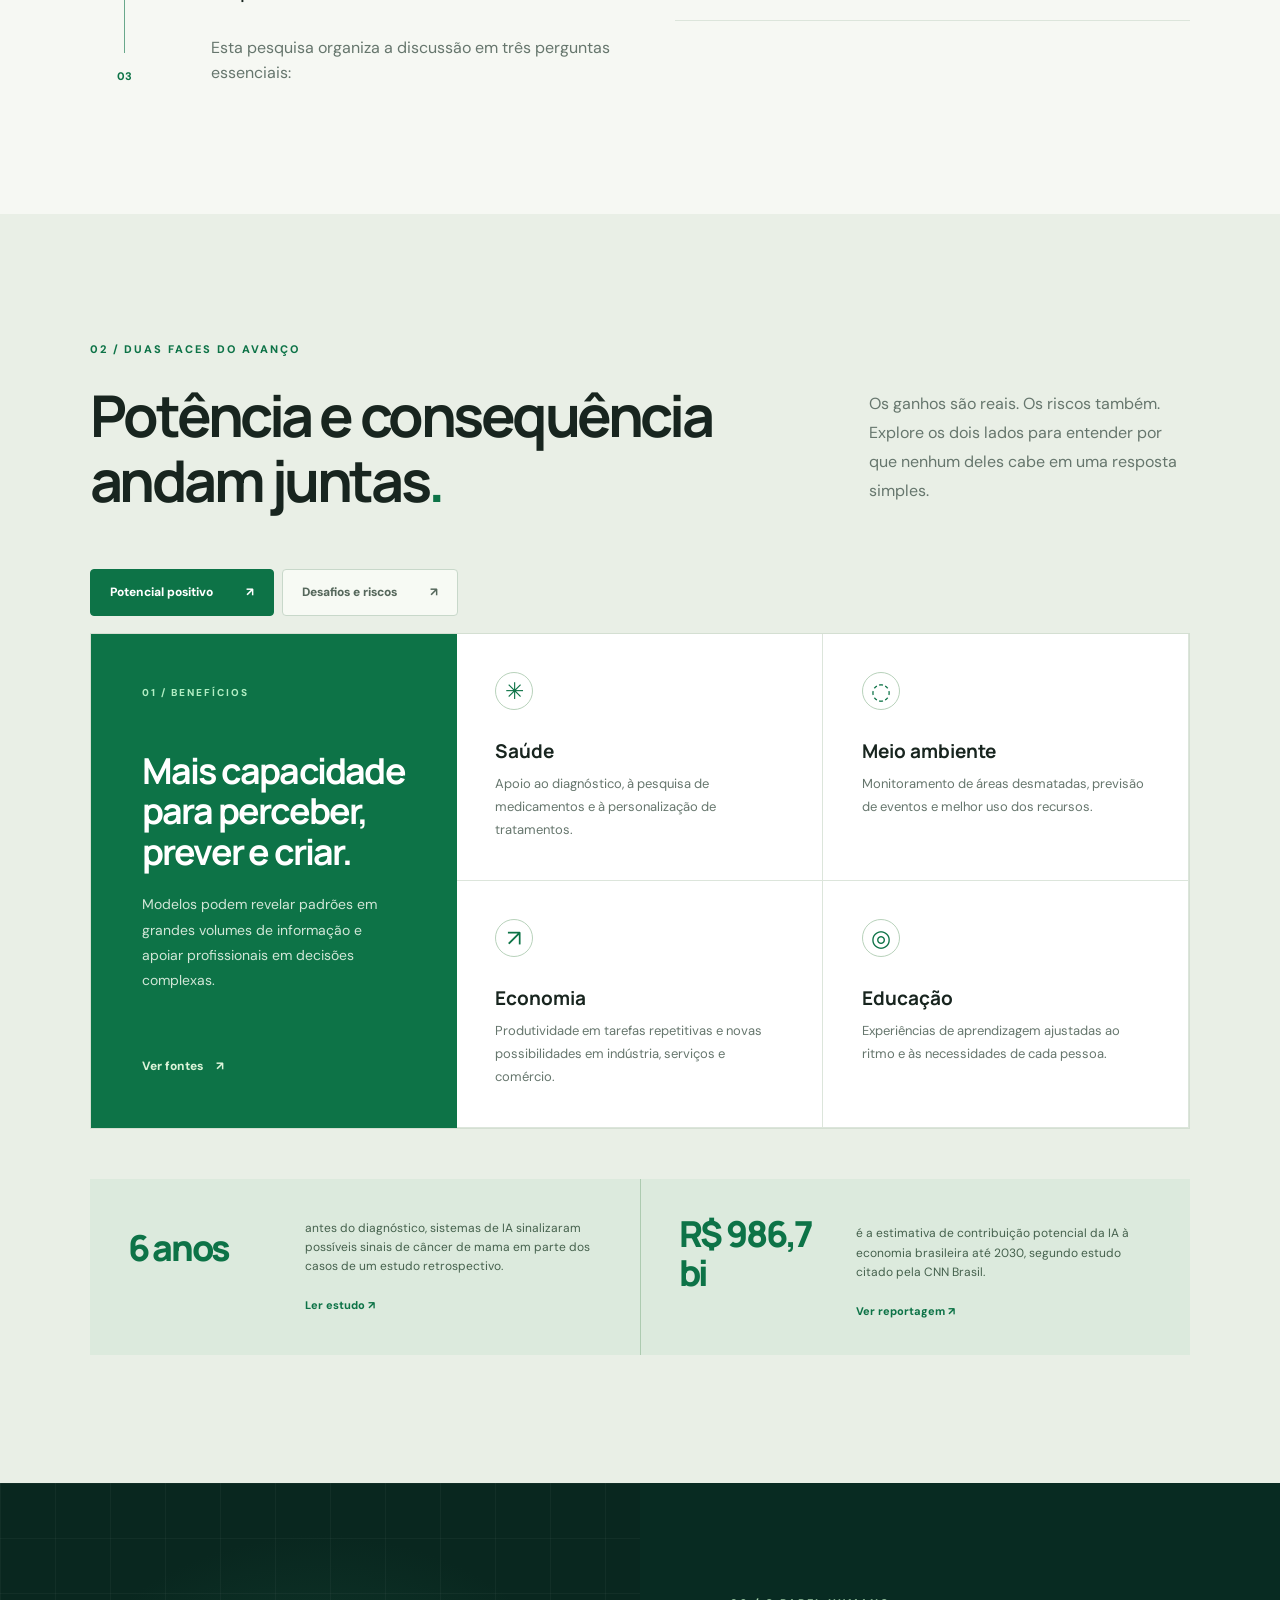
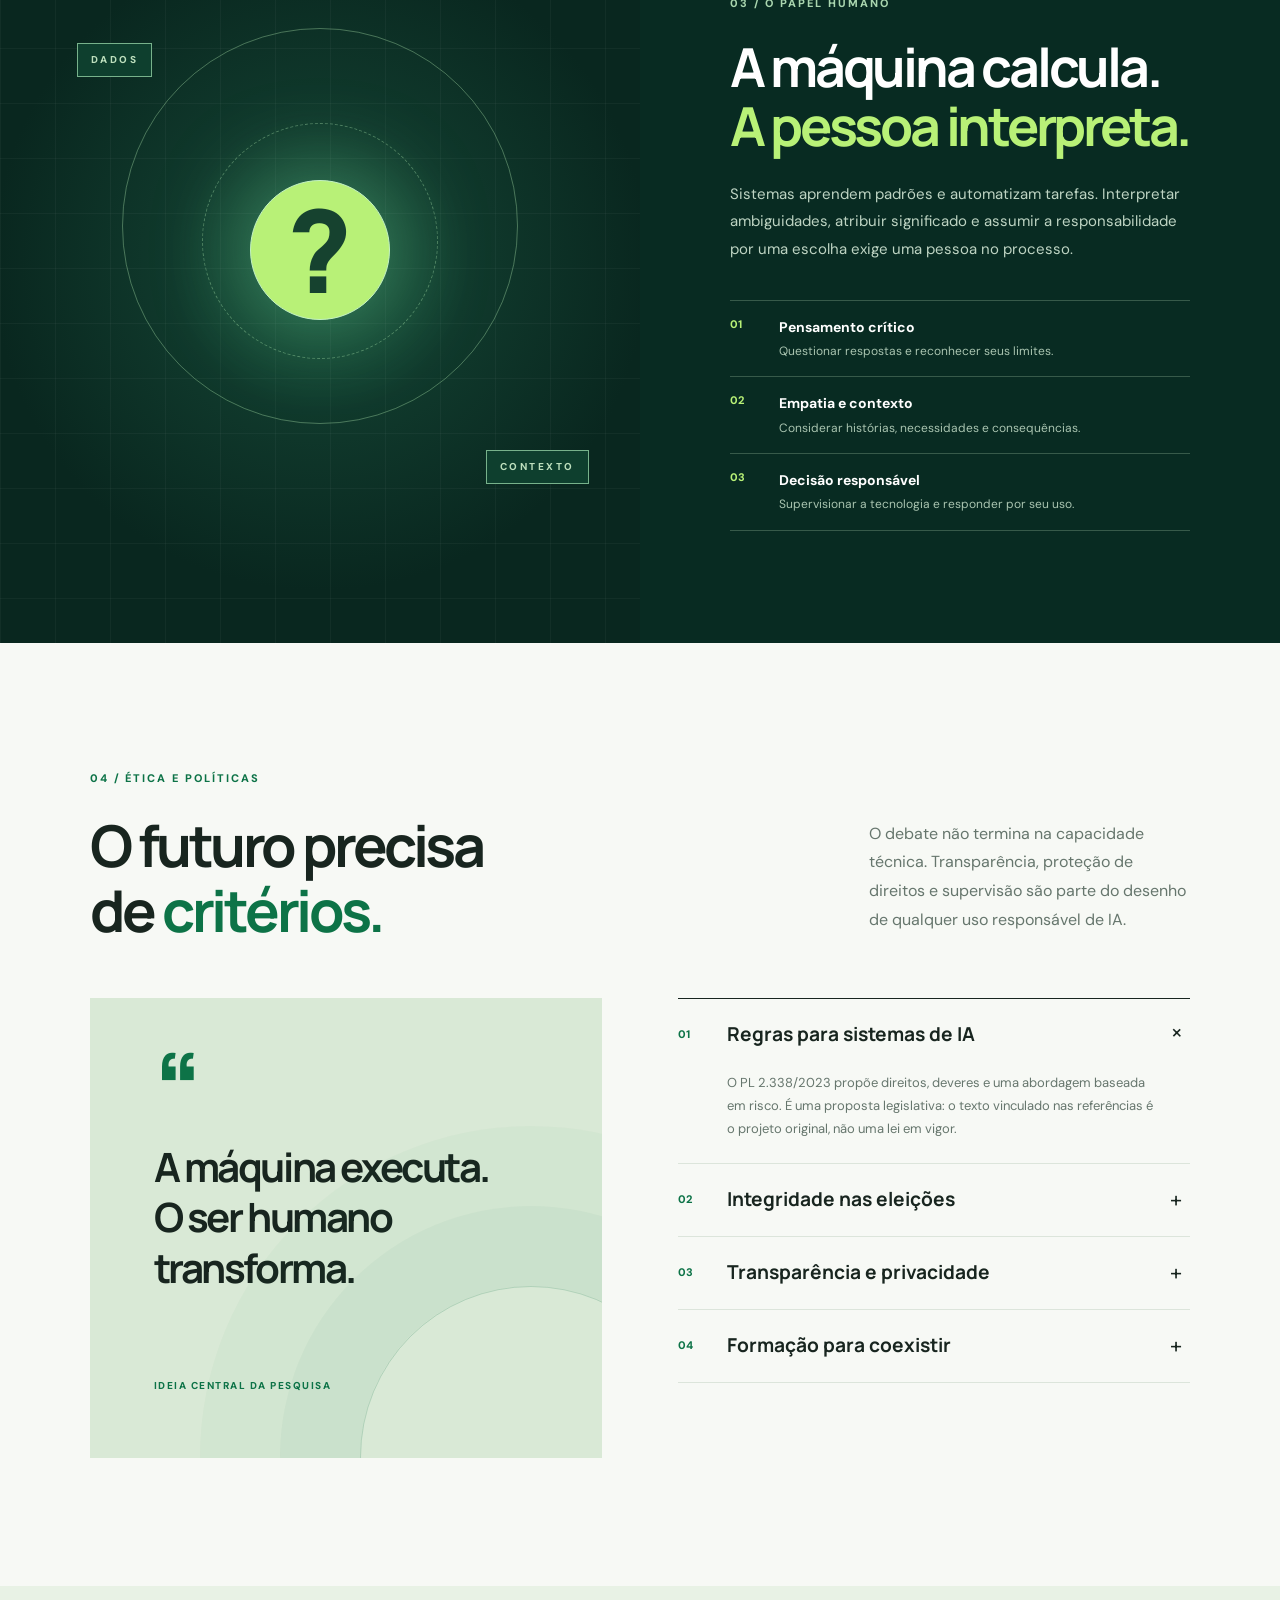
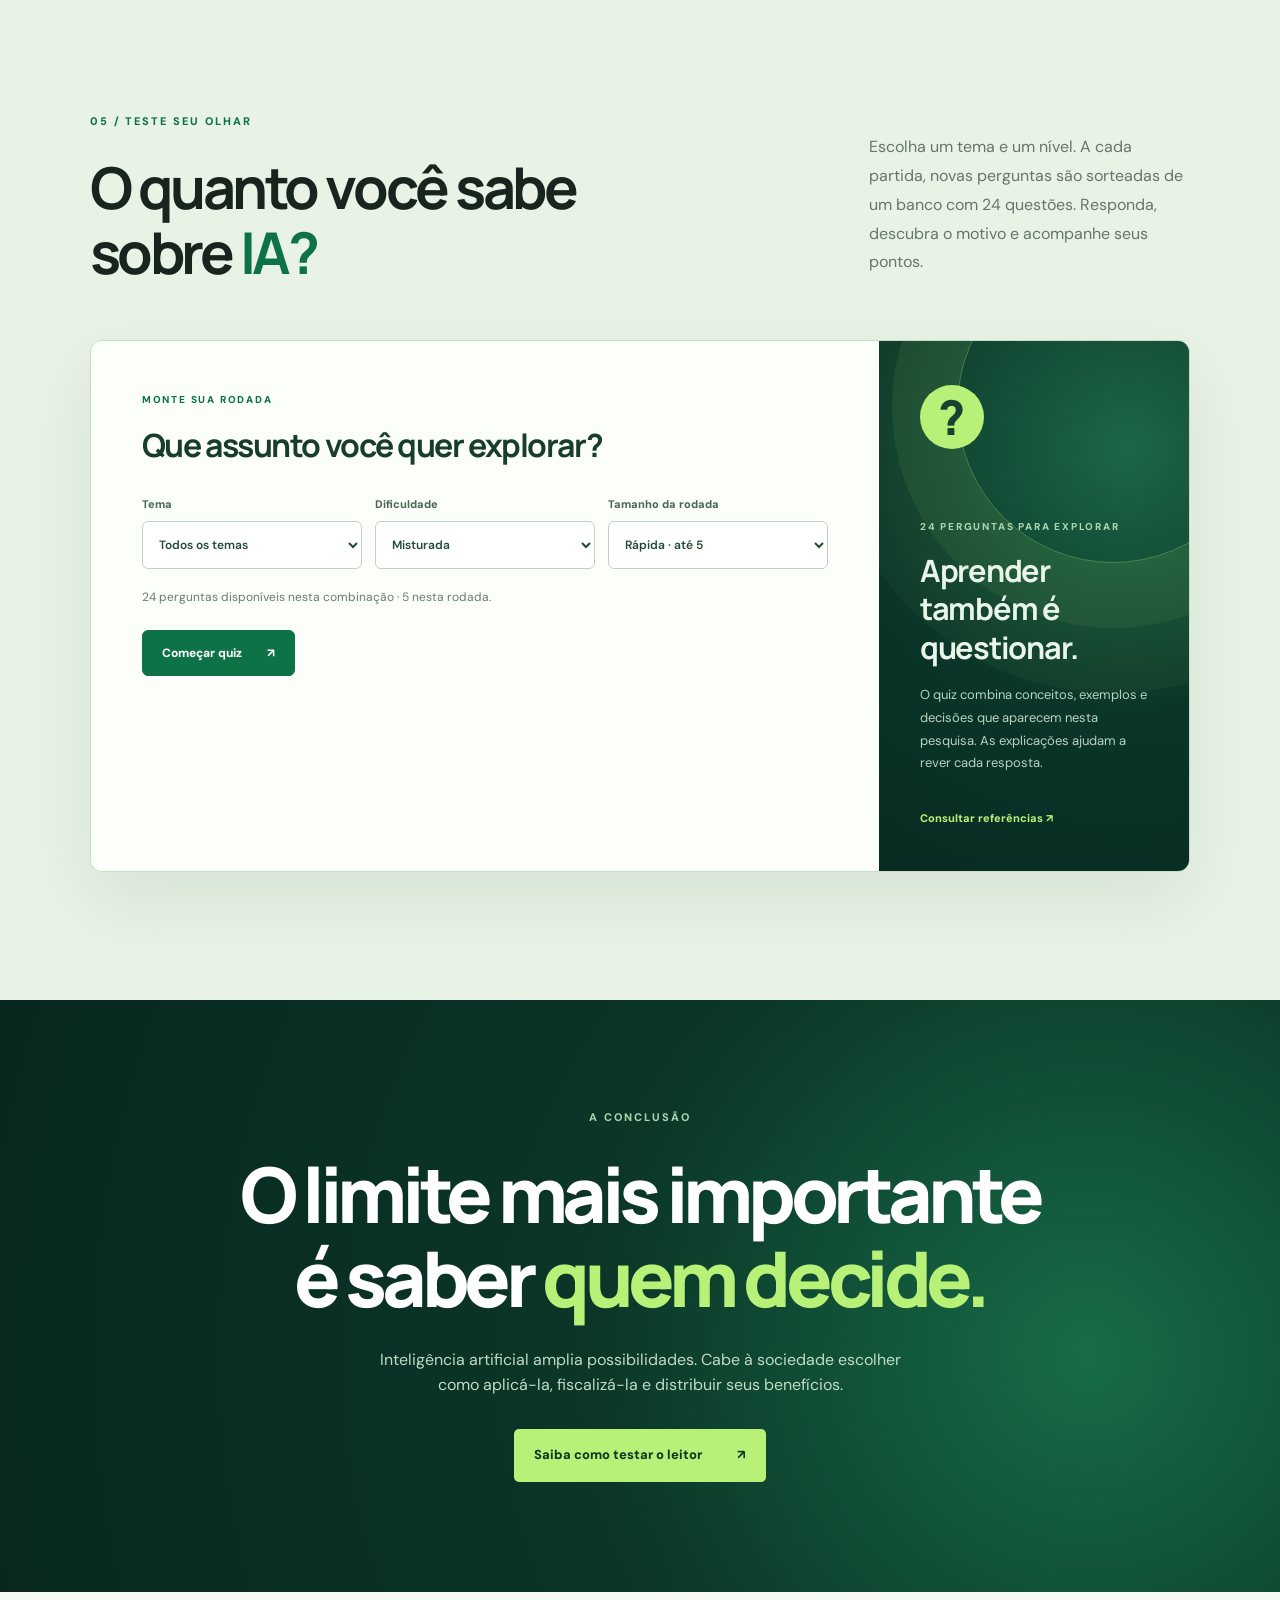
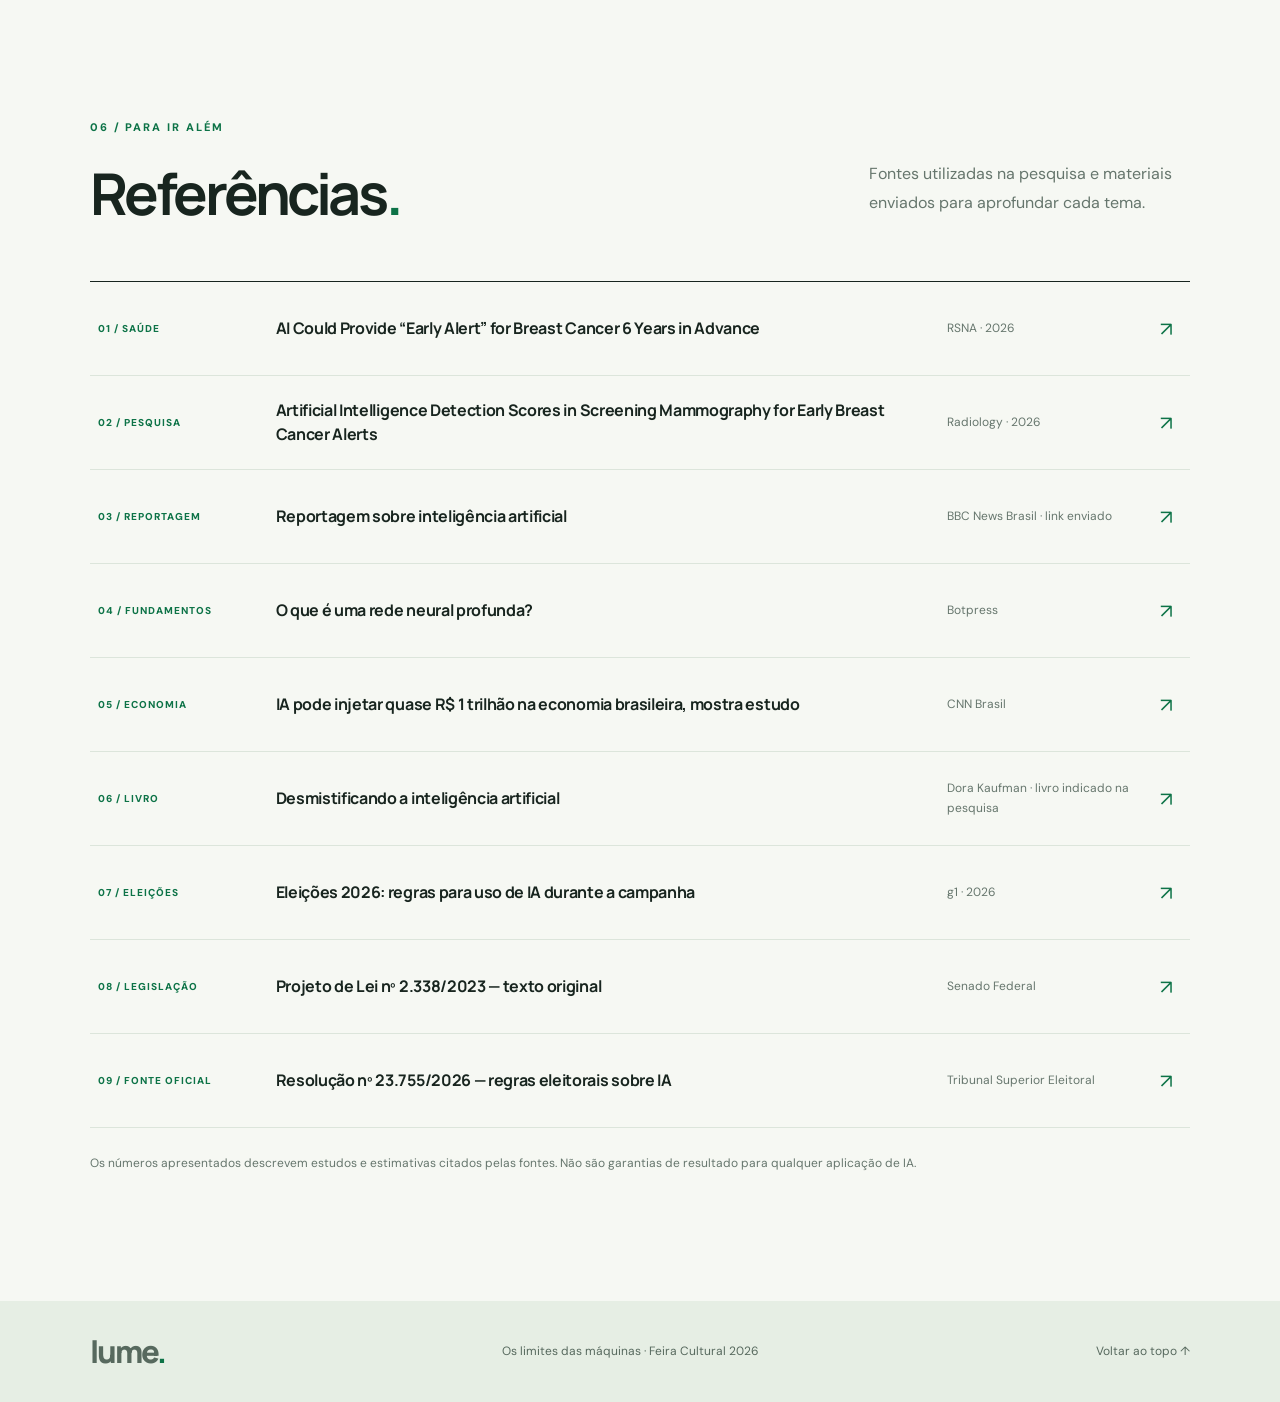
==== commit 16d46898: "Add interactive AI quiz and visible Gemini actions" ====
--- a/docs/index.html
+++ b/docs/index.html
@@ -7,20 +7,21 @@
   <meta name="description" content="Os limites das máquinas: uma investigação sobre o potencial da inteligência artificial e o papel do discernimento humano.">
   <title>Os limites das máquinas — Lume</title>
   <link rel="icon" href="data:,">
-  <link rel="stylesheet" href="./home.css?v=1">
+  <link rel="stylesheet" href="./home.css?v=2">
   <script src="./home.js?v=1" defer></script>
+  <script src="./quiz.js?v=1" defer></script>
 </head>
 <body>
   <a class="skip-link" href="#conteudo">Ir para o conteúdo</a>
   <header class="site-header">
     <a class="brand" href="./" aria-label="Lume, página inicial">lume<span class="brand-point">.</span></a>
     <nav class="top-nav" aria-label="Seções do projeto">
-      <a href="#investigacao">A investigação</a><a href="#impactos">Impactos</a><a href="#humano">O humano</a><a href="#responsabilidade">Responsabilidade</a><a href="#referencias">Referências</a>
+      <a href="#investigacao">A investigação</a><a href="#impactos">Impactos</a><a href="#humano">O humano</a><a href="#responsabilidade">Responsabilidade</a><a href="#quiz">Quiz</a><a href="#referencias">Referências</a>
     </nav>
     <a class="nav-cta" href="./como-usar.html">Como testar o leitor <span aria-hidden="true">↗</span></a>
     <button class="menu-toggle" type="button" aria-expanded="false" aria-controls="mobile-nav" aria-label="Abrir menu"><span></span><span></span></button>
   </header>
-  <nav class="mobile-nav" id="mobile-nav" aria-label="Menu móvel" hidden><a href="#investigacao">A investigação</a><a href="#impactos">Impactos</a><a href="#humano">O humano</a><a href="#responsabilidade">Responsabilidade</a><a href="#referencias">Referências</a><a href="./como-usar.html">Como testar o leitor ↗</a></nav>
+  <nav class="mobile-nav" id="mobile-nav" aria-label="Menu móvel" hidden><a href="#investigacao">A investigação</a><a href="#impactos">Impactos</a><a href="#humano">O humano</a><a href="#responsabilidade">Responsabilidade</a><a href="#quiz">Quiz</a><a href="#referencias">Referências</a><a href="./como-usar.html">Como testar o leitor ↗</a></nav>
 
   <main id="conteudo">
     <section class="hero" aria-labelledby="hero-title">
@@ -66,9 +67,17 @@
 
     <section class="ethics-section section-pad" id="responsabilidade"><div class="split-heading reveal"><div><p class="eyebrow">04 / ÉTICA E POLÍTICAS</p><h2>O futuro precisa<br>de <em>critérios.</em></h2></div><p>O debate não termina na capacidade técnica. Transparência, proteção de direitos e supervisão são parte do desenho de qualquer uso responsável de IA.</p></div><div class="ethics-layout"><div class="ethics-statement reveal"><span class="statement-mark">“</span><p>A máquina executa.<br>O ser humano transforma.</p><span class="statement-note">IDEIA CENTRAL DA PESQUISA</span></div><div class="ethics-list reveal"><details open><summary><span>01</span><strong>Regras para sistemas de IA</strong><i>+</i></summary><p>O PL 2.338/2023 propõe direitos, deveres e uma abordagem baseada em risco. É uma proposta legislativa: o texto vinculado nas referências é o projeto original, não uma lei em vigor.</p></details><details><summary><span>02</span><strong>Integridade nas eleições</strong><i>+</i></summary><p>As regras eleitorais de 2026 exigem identificação de conteúdo sintético em propaganda e estabelecem restrições específicas para o período próximo à votação.</p></details><details><summary><span>03</span><strong>Transparência e privacidade</strong><i>+</i></summary><p>Quem desenvolve e usa IA precisa explicar finalidades, proteger dados e permitir avaliação humana dos efeitos do sistema.</p></details><details><summary><span>04</span><strong>Formação para coexistir</strong><i>+</i></summary><p>Preparar pessoas para trabalhar criticamente com algoritmos é tão relevante quanto desenvolver modelos mais potentes.</p></details></div></div></section>
 
+    <section class="quiz-section section-pad" id="quiz" aria-labelledby="quiz-title"><div class="split-heading reveal"><div><p class="eyebrow">05 / TESTE SEU OLHAR</p><h2 id="quiz-title">O quanto você sabe<br>sobre <em>IA?</em></h2></div><p>Escolha um tema e um nível. A cada partida, novas perguntas são sorteadas de um banco com 24 questões. Responda, descubra o motivo e acompanhe seus pontos.</p></div>
+      <div class="quiz-shell reveal"><div class="quiz-card">
+        <div id="quiz-config"><p class="quiz-kicker">MONTE SUA RODADA</p><h3>Que assunto você quer explorar?</h3><div class="quiz-filters"><div><label for="quiz-topic">Tema</label><select id="quiz-topic"><option value="all">Todos os temas</option><option value="fundamentos">Como a IA funciona</option><option value="impactos">Impactos na vida real</option><option value="etica">Ética e decisões</option><option value="sociedade">Informação e sociedade</option></select></div><div><label for="quiz-level">Dificuldade</label><select id="quiz-level"><option value="all">Misturada</option><option value="basico">Básica</option><option value="medio">Intermediária</option><option value="avancado">Desafio</option></select></div><div><label for="quiz-length">Tamanho da rodada</label><select id="quiz-length"><option value="5">Rápida · até 5</option><option value="10">Completa · até 10</option><option value="20">Maratona · até 20</option></select></div></div><p id="quiz-availability" class="quiz-availability" aria-live="polite"></p><button id="quiz-start" class="quiz-primary" type="button">Começar quiz <span aria-hidden="true">↗</span></button></div>
+        <div id="quiz-play" hidden><div class="quiz-status"><span id="quiz-step">Pergunta 1 de 5</span><strong id="quiz-score">0 pontos</strong></div><progress id="quiz-progress" max="5" value="0" aria-label="Progresso do quiz"></progress><p id="quiz-question-tag" class="quiz-kicker"></p><h3 id="quiz-question"></h3><div id="quiz-options" class="quiz-options" role="group" aria-label="Alternativas"></div><div id="quiz-feedback" class="quiz-feedback" role="status" aria-live="polite" hidden><strong id="quiz-feedback-title"></strong><p id="quiz-explanation"></p></div><div class="quiz-controls"><button id="quiz-next" class="quiz-primary" type="button" disabled>Próxima pergunta <span aria-hidden="true">→</span></button><button id="quiz-change" class="quiz-quiet" type="button">Trocar tema</button></div></div>
+        <div id="quiz-result" hidden><p class="quiz-kicker">RODADA CONCLUÍDA</p><div class="quiz-result-score"><strong id="quiz-final-score">0</strong><span id="quiz-final-total">/ 50 pontos</span></div><h3 id="quiz-result-title">Muito bem!</h3><p id="quiz-result-copy"></p><div class="quiz-controls"><button id="quiz-retry" class="quiz-primary" type="button">Jogar de novo <span aria-hidden="true">↗</span></button><button id="quiz-new-topic" class="quiz-quiet" type="button">Escolher outro tema</button></div></div>
+      </div><aside class="quiz-aside" aria-label="Sobre o quiz"><span class="quiz-aside-mark">?</span><p>24 PERGUNTAS PARA EXPLORAR</p><strong>Aprender também é questionar.</strong><span>O quiz combina conceitos, exemplos e decisões que aparecem nesta pesquisa. As explicações ajudam a rever cada resposta.</span><a href="#referencias">Consultar referências ↗</a></aside></div>
+    </section>
+
     <section class="closing-section"><div class="closing-inner reveal"><p class="eyebrow light">A CONCLUSÃO</p><h2>O limite mais importante<br>é saber <em>quem decide.</em></h2><p>Inteligência artificial amplia possibilidades. Cabe à sociedade escolher como aplicá-la, fiscalizá-la e distribuir seus benefícios.</p><a class="button bright" href="./como-usar.html">Saiba como testar o leitor <span aria-hidden="true">↗</span></a></div></section>
 
-    <section class="references section-pad" id="referencias"><div class="split-heading reveal"><div><p class="eyebrow">05 / PARA IR ALÉM</p><h2>Referências<span class="green-dot">.</span></h2></div><p>Fontes utilizadas na pesquisa e materiais enviados para aprofundar cada tema.</p></div><div class="reference-list">
+    <section class="references section-pad" id="referencias"><div class="split-heading reveal"><div><p class="eyebrow">06 / PARA IR ALÉM</p><h2>Referências<span class="green-dot">.</span></h2></div><p>Fontes utilizadas na pesquisa e materiais enviados para aprofundar cada tema.</p></div><div class="reference-list">
       <a href="https://www.rsna.org/news/2026/june/ai-flags-breast-cancer-early" target="_blank" rel="noopener noreferrer"><span>01 / SAÚDE</span><strong>AI Could Provide “Early Alert” for Breast Cancer 6 Years in Advance</strong><small>RSNA · 2026</small><b aria-hidden="true">↗</b></a>
       <a href="https://pubs.rsna.org/doi/10.1148/radiol.251309" target="_blank" rel="noopener noreferrer"><span>02 / PESQUISA</span><strong>Artificial Intelligence Detection Scores in Screening Mammography for Early Breast Cancer Alerts</strong><small>Radiology · 2026</small><b aria-hidden="true">↗</b></a>
       <a href="https://www.bbc.com/portuguese/articles/c870xmd2dv0o" target="_blank" rel="noopener noreferrer"><span>03 / REPORTAGEM</span><strong>Reportagem sobre inteligência artificial</strong><small>BBC News Brasil · link enviado</small><b aria-hidden="true">↗</b></a>
--- a/docs/home.css
+++ b/docs/home.css
@@ -15,3 +15,7 @@
 @media(max-width:850px){.top-nav{display:none}.menu-toggle{display:block}.nav-cta{margin-left:auto}.hero-inner{grid-template-columns:1fr;padding-top:80px}.hero-art{position:absolute;right:-140px;top:70px;width:480px;opacity:.36}.hero-copy{max-width:650px}.intro-layout{grid-template-columns:40px 1fr}.questions{grid-column:2}.split-heading{grid-template-columns:1fr;gap:22px}.split-heading>p{max-width:650px}.impact-panel{grid-template-columns:1fr}.impact-feature h3{margin-top:30px}.impact-feature a{margin-top:15px}.human-section{grid-template-columns:1fr}.human-visual{min-height:460px}.human-content{padding:75px 7vw}.ethics-layout{grid-template-columns:1fr}.ethics-statement{min-height:350px}}
 @media(max-width:600px){.site-header{height:66px}.mobile-nav{top:66px}.nav-cta{font-size:11px;padding:10px 13px}.nav-cta span{margin-left:4px}.hero{min-height:calc(100svh - 66px)}.hero-inner{padding:75px 22px 70px}.hero h1{font-size:clamp(57px,12vw,77px)}.hero-lead{font-size:22px}.hero-summary{font-size:14px}.hero-actions{align-items:flex-start;flex-direction:column;gap:22px}.hero-art{width:420px;right:-240px;top:40px;opacity:.25}.hero-bottom{font-size:8px}.hero-bottom span:nth-child(3){display:none}.section-pad{padding:75px 22px}.section-heading{margin-bottom:45px}.section-heading h2,.split-heading h2{font-size:clamp(34px,9vw,46px)}.intro-layout{grid-template-columns:1fr;gap:22px}.intro-marker{display:none}.questions{grid-column:1}.impact-switch{display:grid;grid-template-columns:1fr 1fr}.impact-tab{padding:11px 12px;text-align:left}.impact-tab span{display:none}.impact-grid{grid-template-columns:1fr}.impact-grid article{padding:27px}.impact-grid h4{margin-top:15px}.data-band{grid-template-columns:1fr}.data-band>div{padding:28px}.human-visual{min-height:330px}.human-content{padding:65px 22px}.human-content h2{font-size:42px}.ethics-statement{min-height:330px}.closing-section{padding:85px 22px}.reference-list>a,.reference-book{grid-template-columns:1fr 22px;gap:7px 15px}.reference-list span,.reference-list strong,.reference-list small{grid-column:1}.reference-list b{grid-column:2;grid-row:1/4}.site-footer{flex-wrap:wrap}.site-footer p{order:3;width:100%}}
 @media(prefers-reduced-motion:reduce){*,*:before,*:after{animation:none!important;transition:none!important;scroll-behavior:auto!important}.reveal{opacity:1;transform:none}}
+.quiz-section{background:#e8f2e5}.quiz-shell{display:grid;grid-template-columns:minmax(0,1.65fr) minmax(250px,.65fr);border:1px solid #c7ddc6;border-radius:12px;overflow:hidden;box-shadow:0 28px 70px #0e3b2414}.quiz-card{background:#fcfefa;padding:clamp(25px,4vw,56px);min-height:530px}.quiz-kicker{font-size:10px;font-weight:800;letter-spacing:.18em;color:var(--green);margin:0 0 17px}.quiz-card h3{font:700 clamp(23px,2.5vw,35px)/1.25 var(--display);letter-spacing:-.045em;color:#173d2b;margin:0 0 31px}.quiz-filters{display:grid;grid-template-columns:repeat(3,minmax(0,1fr));gap:13px}.quiz-filters label{display:block;font-size:11px;font-weight:800;color:#486953;margin-bottom:7px}.quiz-filters select{width:100%;height:48px;padding:0 12px;border:1px solid #bed5bd;border-radius:6px;background:#fff;color:#224b34;font:600 12px var(--font)}.quiz-availability{font-size:12px;color:#667f6b;margin:19px 0 23px}.quiz-primary{display:inline-flex;align-items:center;justify-content:space-between;gap:25px;background:var(--green);border:1px solid var(--green);border-radius:6px;color:#fff;font-size:12px;font-weight:800;min-height:46px;padding:11px 19px}.quiz-primary:hover:not(:disabled){background:#095b38}.quiz-primary:disabled{opacity:.45;cursor:default}.quiz-quiet{border:0;background:transparent;color:#356449;font-size:12px;font-weight:800;padding:11px}.quiz-quiet:hover{text-decoration:underline}.quiz-aside{position:relative;display:flex;flex-direction:column;justify-content:center;min-height:530px;padding:clamp(28px,3.2vw,48px);background:radial-gradient(circle at 80% 20%,#1d6647,#0a3528 55%,#082b22);color:#e8f5e8;overflow:hidden}.quiz-aside:before{content:"";position:absolute;right:-80px;top:-90px;width:310px;height:310px;border:1px solid #b8f17755;border-radius:50%;box-shadow:0 0 0 65px #b8f17710,0 0 0 130px #b8f17709}.quiz-aside-mark{position:relative;display:grid;place-items:center;width:64px;height:64px;background:var(--lime);color:#16422f;border-radius:50%;font:800 48px/1 var(--display);margin-bottom:70px}.quiz-aside p{position:relative;font-size:10px;font-weight:800;letter-spacing:.18em;color:#a9d6af;margin:0 0 16px}.quiz-aside strong{position:relative;font:700 clamp(25px,2.4vw,38px)/1.25 var(--display);letter-spacing:-.04em}.quiz-aside>span:not(.quiz-aside-mark){position:relative;font-size:13px;line-height:1.75;color:#bad3c0;margin-top:18px}.quiz-aside a{position:relative;font-size:11px;font-weight:800;color:var(--lime);margin-top:35px}.quiz-status{display:flex;justify-content:space-between;gap:12px;align-items:center;font-size:12px;font-weight:800;color:#3a6849}.quiz-status strong{color:var(--green)}#quiz-progress{width:100%;height:8px;margin:14px 0 34px;appearance:none;border:0;border-radius:99px;background:#dcebd9;overflow:hidden}#quiz-progress::-webkit-progress-bar{background:#dcebd9}#quiz-progress::-webkit-progress-value{background:#0d7347;border-radius:99px}#quiz-progress::-moz-progress-bar{background:#0d7347;border-radius:99px}.quiz-options{display:grid;gap:9px;margin-bottom:20px}.quiz-option{width:100%;text-align:left;background:#fff;border:1px solid #c9dbca;border-radius:7px;padding:13px 16px;color:#264833;font-size:13px;font-weight:600;line-height:1.45;transition:border-color .2s,background .2s}.quiz-option:hover:not(:disabled){border-color:var(--green);background:#eff8ed}.quiz-option.correct{background:#ddf4dc;border-color:#4aa35c;color:#155c34}.quiz-option.incorrect{background:#fff0e8;border-color:#c7856d;color:#9c4631}.quiz-option:disabled{cursor:default}.quiz-feedback{padding:15px 18px;border-radius:6px;margin:12px 0 19px;background:#e9f5e8;border-left:3px solid var(--green)}.quiz-feedback.wrong{background:#fff2e9;border-left-color:#ca7959}.quiz-feedback strong{font-size:13px;color:#245c37}.quiz-feedback.wrong strong{color:#994b34}.quiz-feedback p{font-size:12px;line-height:1.65;color:#486653;margin:6px 0 0}.quiz-controls{display:flex;align-items:center;gap:12px;flex-wrap:wrap}.quiz-result-score{display:flex;align-items:baseline;gap:12px;margin:25px 0 15px}.quiz-result-score strong{font:800 clamp(70px,9vw,120px)/1 var(--display);letter-spacing:-.08em;color:var(--green)}.quiz-result-score span{font-size:19px;font-weight:700;color:#6e8a70}#quiz-result-copy{font-size:15px;line-height:1.75;color:#5e7763;max-width:580px;margin:-15px 0 31px}
+@media(max-width:1000px){.quiz-shell{grid-template-columns:minmax(0,1.8fr) minmax(230px,.7fr)}.quiz-filters{grid-template-columns:1fr 1fr}.quiz-filters>div:last-child{grid-column:1/-1}}
+@media(max-width:850px){.quiz-shell{grid-template-columns:1fr}.quiz-aside{min-height:260px}.quiz-aside-mark{margin-bottom:24px}}
+@media(max-width:600px){.quiz-card{min-height:0;padding:27px 22px}.quiz-card h3{font-size:25px}.quiz-filters{grid-template-columns:1fr}.quiz-filters>div:last-child{grid-column:auto}.quiz-aside{min-height:280px;padding:30px 24px}.quiz-option{font-size:12px}.quiz-controls{align-items:stretch;flex-direction:column}.quiz-primary,.quiz-quiet{width:100%;justify-content:center}}
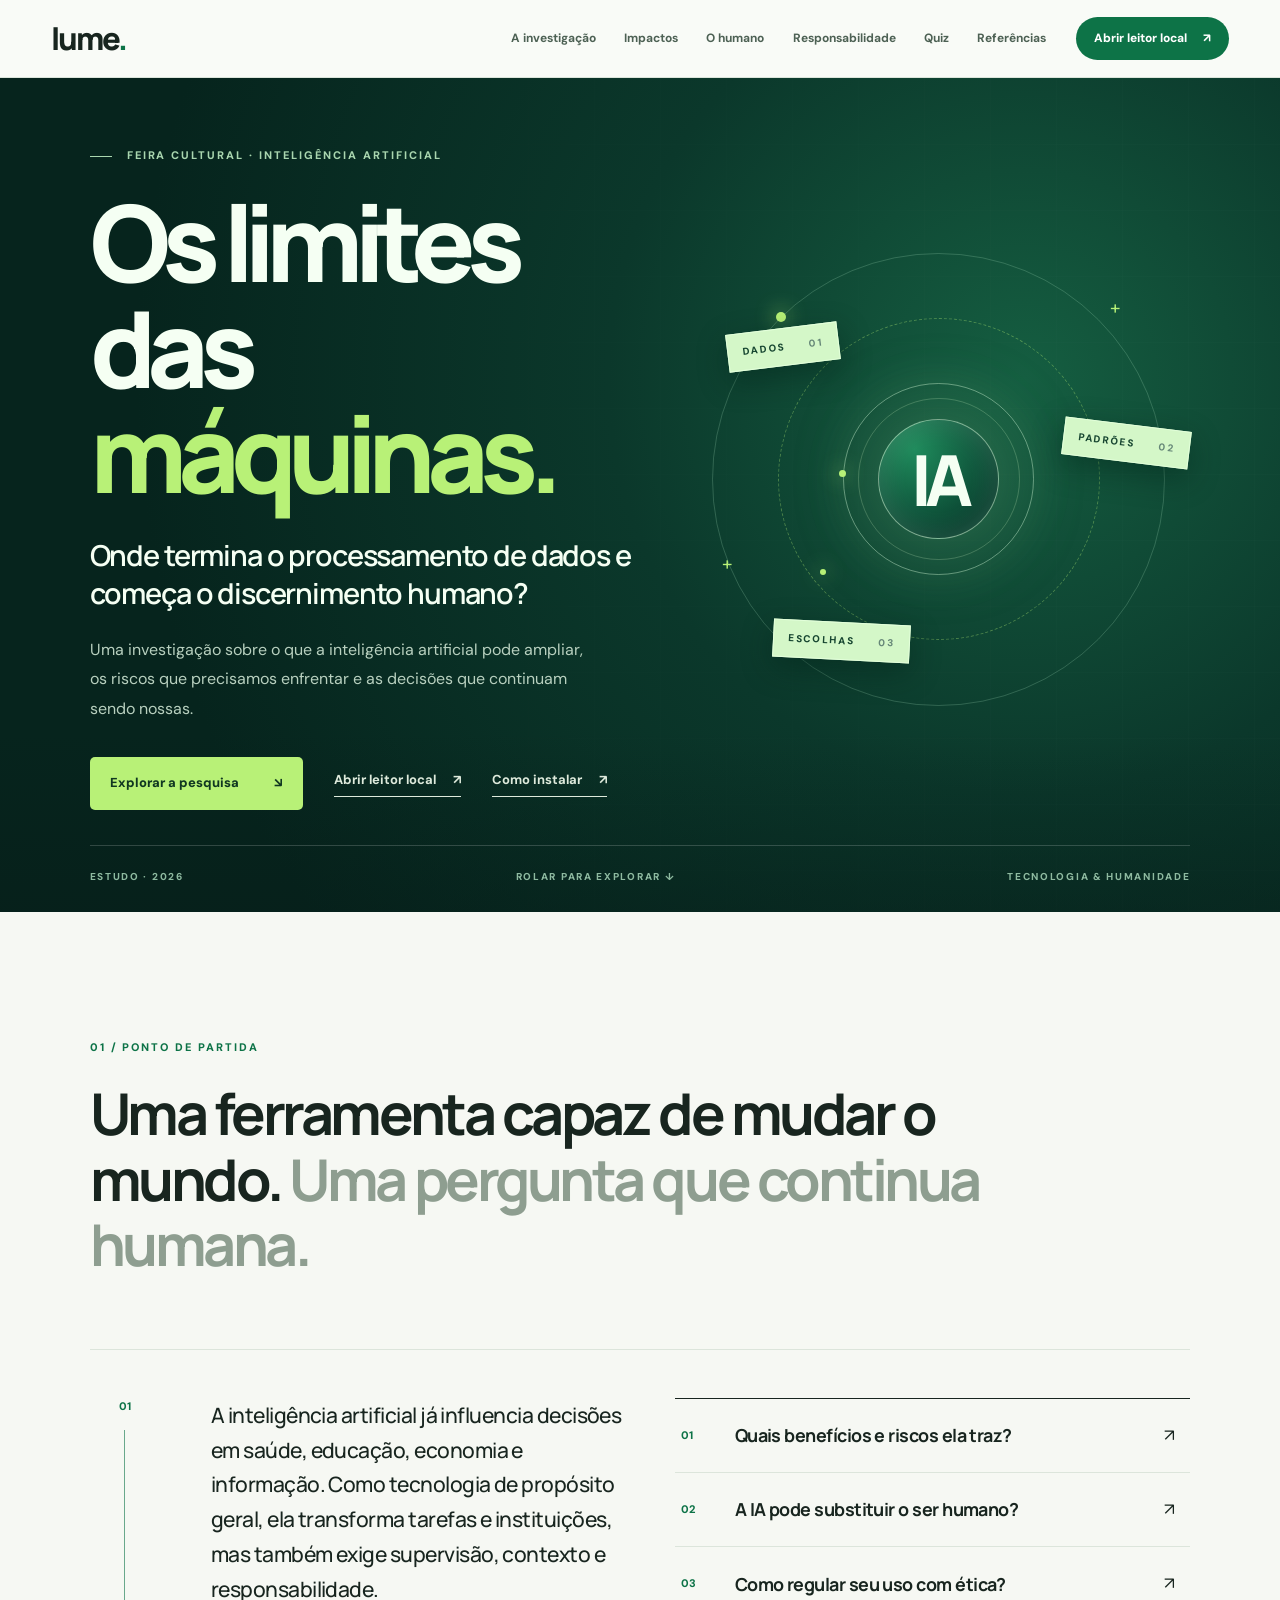
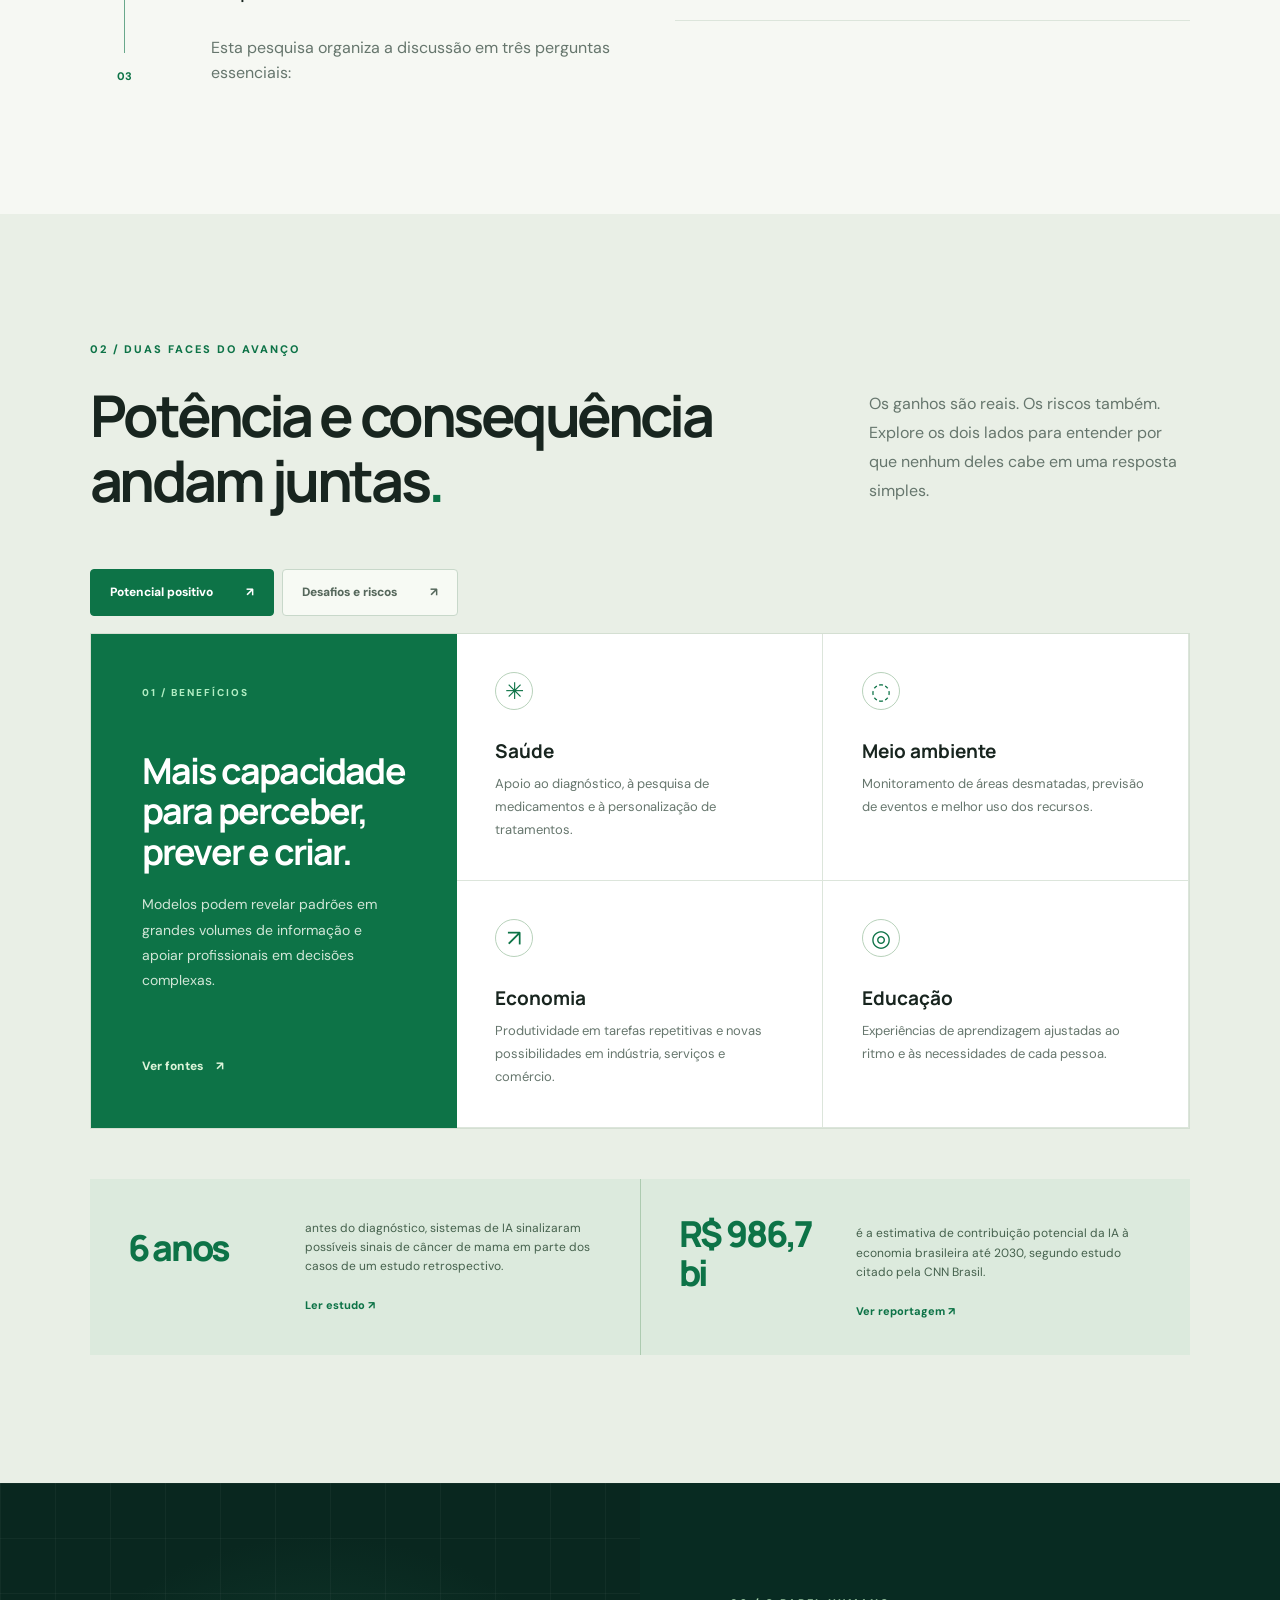
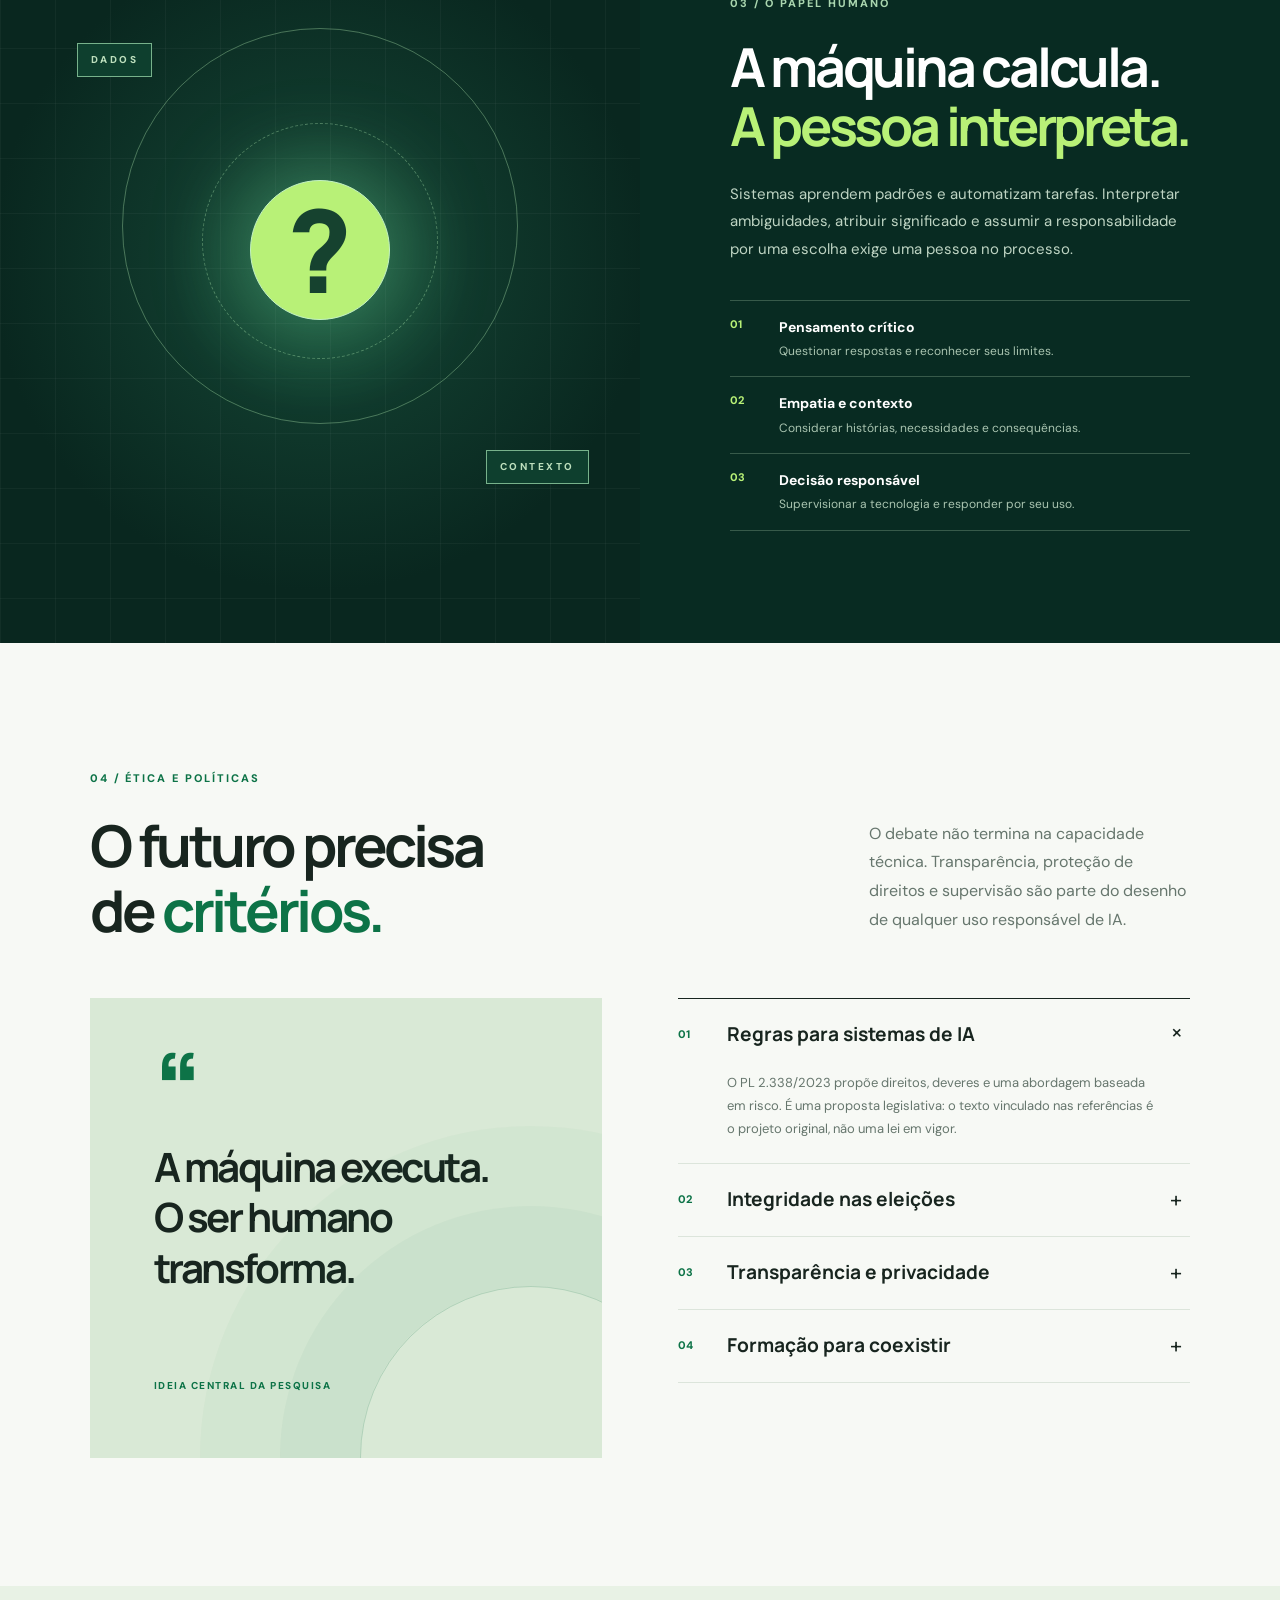
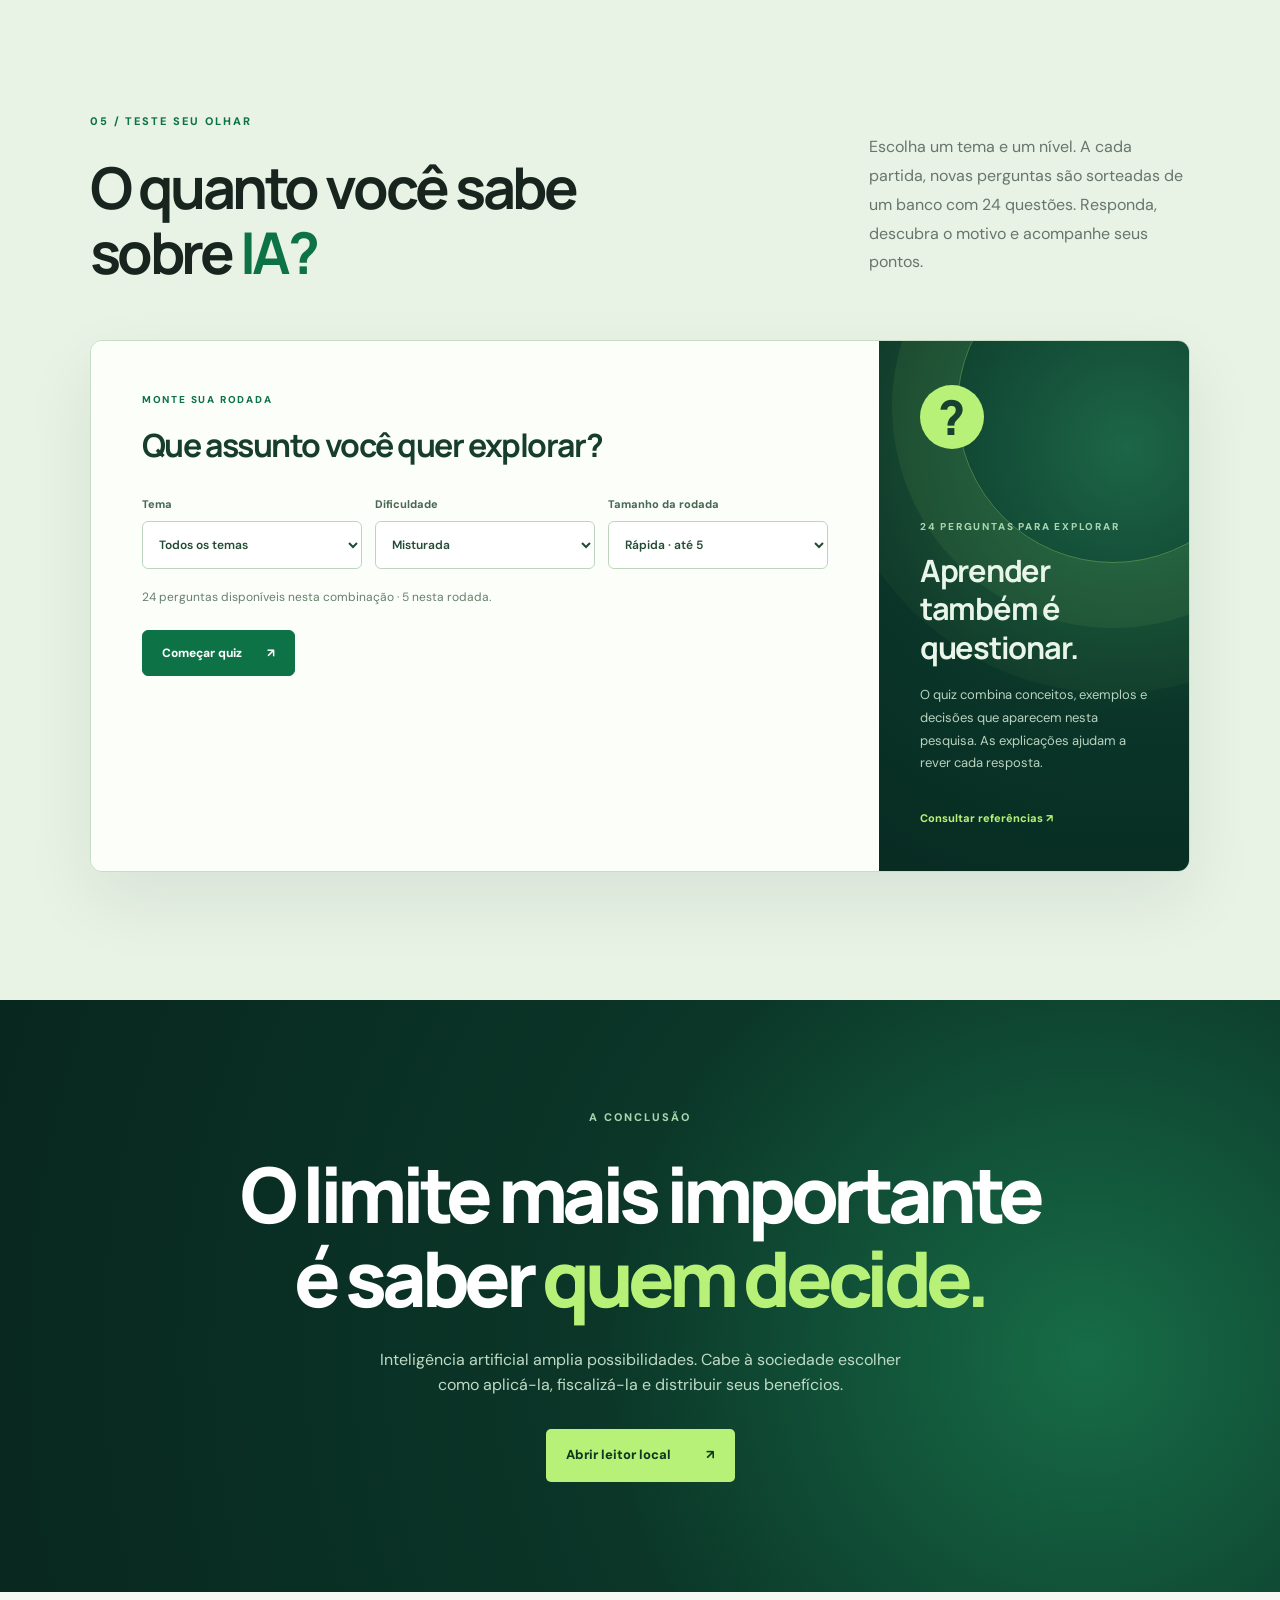
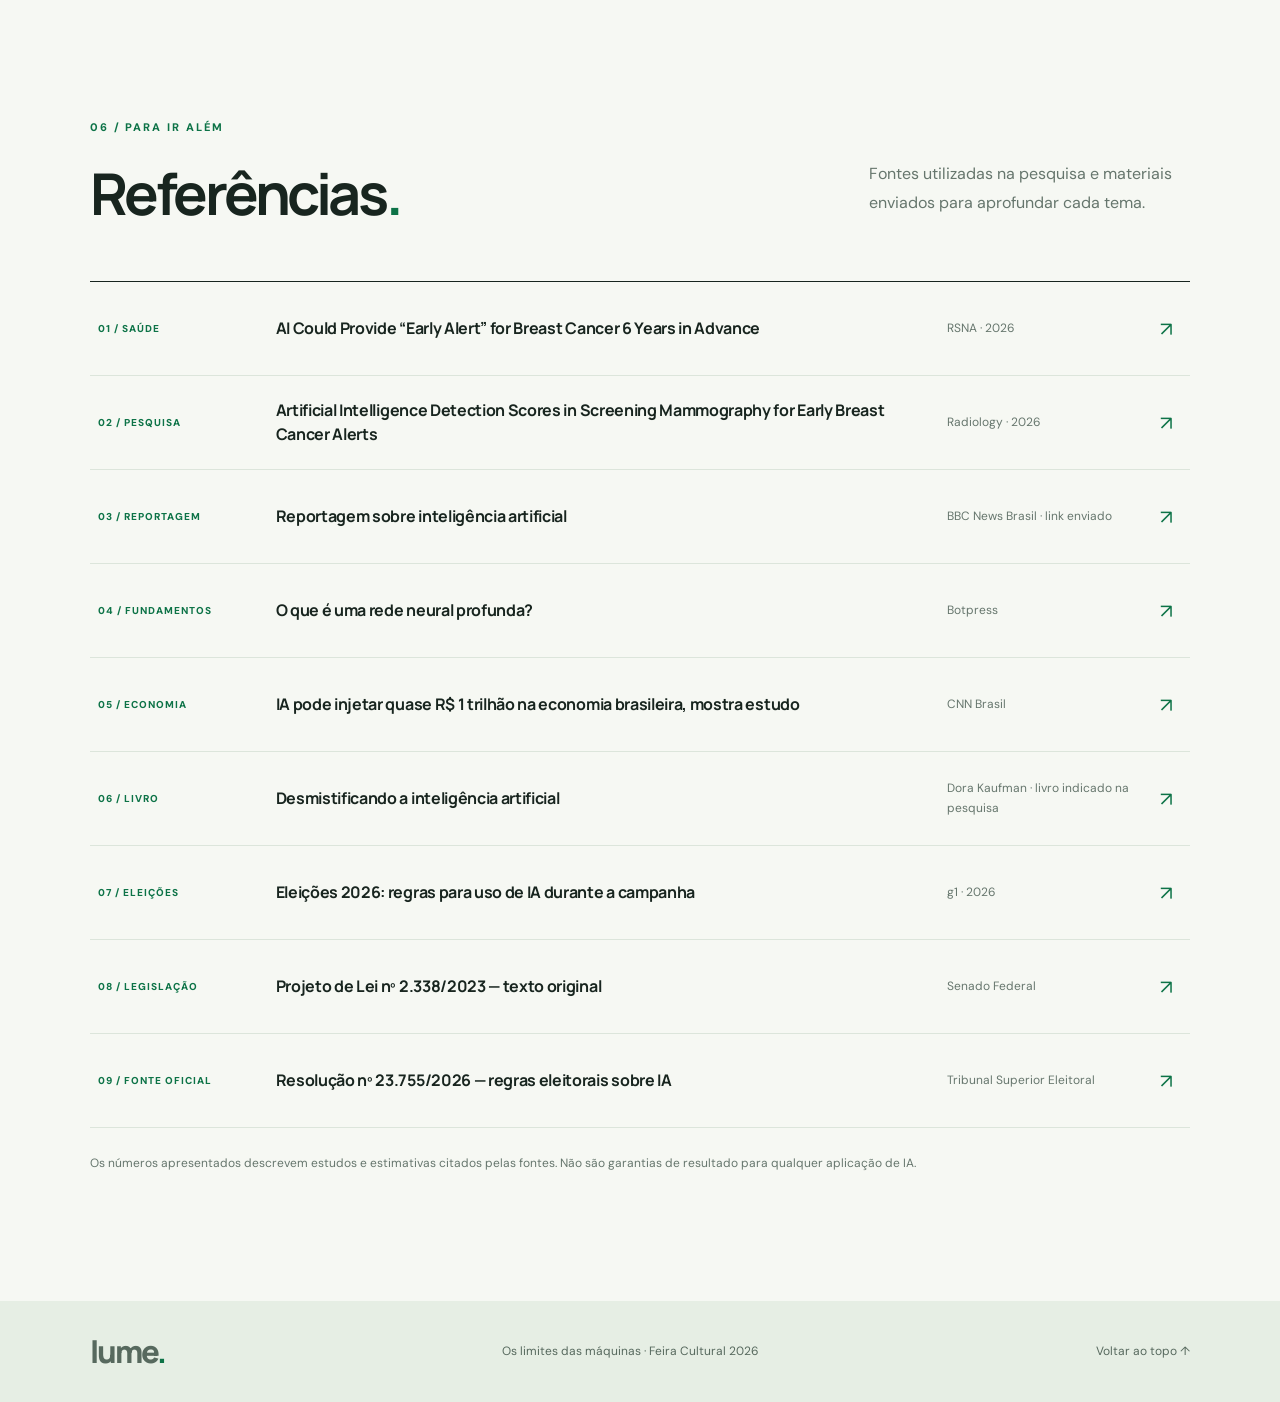
==== commit f81e9280: "Restore direct reader links on GitHub Pages" ====
--- a/docs/index.html
+++ b/docs/index.html
@@ -18,10 +18,10 @@
     <nav class="top-nav" aria-label="Seções do projeto">
       <a href="#investigacao">A investigação</a><a href="#impactos">Impactos</a><a href="#humano">O humano</a><a href="#responsabilidade">Responsabilidade</a><a href="#quiz">Quiz</a><a href="#referencias">Referências</a>
     </nav>
-    <a class="nav-cta" href="./como-usar.html">Como testar o leitor <span aria-hidden="true">↗</span></a>
+    <a class="nav-cta" href="http://localhost:8000/leitor">Abrir leitor local <span aria-hidden="true">↗</span></a>
     <button class="menu-toggle" type="button" aria-expanded="false" aria-controls="mobile-nav" aria-label="Abrir menu"><span></span><span></span></button>
   </header>
-  <nav class="mobile-nav" id="mobile-nav" aria-label="Menu móvel" hidden><a href="#investigacao">A investigação</a><a href="#impactos">Impactos</a><a href="#humano">O humano</a><a href="#responsabilidade">Responsabilidade</a><a href="#quiz">Quiz</a><a href="#referencias">Referências</a><a href="./como-usar.html">Como testar o leitor ↗</a></nav>
+  <nav class="mobile-nav" id="mobile-nav" aria-label="Menu móvel" hidden><a href="#investigacao">A investigação</a><a href="#impactos">Impactos</a><a href="#humano">O humano</a><a href="#responsabilidade">Responsabilidade</a><a href="#quiz">Quiz</a><a href="#referencias">Referências</a><a href="http://localhost:8000/leitor">Abrir leitor local ↗</a></nav>
 
   <main id="conteudo">
     <section class="hero" aria-labelledby="hero-title">
@@ -32,7 +32,7 @@
           <h1 id="hero-title">Os limites<br>das <em>máquinas.</em></h1>
           <p class="hero-lead">Onde termina o processamento de dados e começa o discernimento humano?</p>
           <p class="hero-summary">Uma investigação sobre o que a inteligência artificial pode ampliar, os riscos que precisamos enfrentar e as decisões que continuam sendo nossas.</p>
-          <div class="hero-actions"><a class="button bright" href="#investigacao">Explorar a pesquisa <span aria-hidden="true">↘</span></a><a class="text-link light-link" href="./como-usar.html">Conhecer o leitor <span aria-hidden="true">↗</span></a></div>
+          <div class="hero-actions"><a class="button bright" href="#investigacao">Explorar a pesquisa <span aria-hidden="true">↘</span></a><a class="text-link light-link" href="http://localhost:8000/leitor">Abrir leitor local <span aria-hidden="true">↗</span></a><a class="text-link light-link" href="./como-usar.html">Como instalar <span aria-hidden="true">↗</span></a></div>
         </div>
         <div class="hero-art reveal" aria-hidden="true">
           <div class="orbit orbit-one"></div><div class="orbit orbit-two"></div><div class="orbit orbit-three"></div>
@@ -75,7 +75,7 @@
       </div><aside class="quiz-aside" aria-label="Sobre o quiz"><span class="quiz-aside-mark">?</span><p>24 PERGUNTAS PARA EXPLORAR</p><strong>Aprender também é questionar.</strong><span>O quiz combina conceitos, exemplos e decisões que aparecem nesta pesquisa. As explicações ajudam a rever cada resposta.</span><a href="#referencias">Consultar referências ↗</a></aside></div>
     </section>
 
-    <section class="closing-section"><div class="closing-inner reveal"><p class="eyebrow light">A CONCLUSÃO</p><h2>O limite mais importante<br>é saber <em>quem decide.</em></h2><p>Inteligência artificial amplia possibilidades. Cabe à sociedade escolher como aplicá-la, fiscalizá-la e distribuir seus benefícios.</p><a class="button bright" href="./como-usar.html">Saiba como testar o leitor <span aria-hidden="true">↗</span></a></div></section>
+    <section class="closing-section"><div class="closing-inner reveal"><p class="eyebrow light">A CONCLUSÃO</p><h2>O limite mais importante<br>é saber <em>quem decide.</em></h2><p>Inteligência artificial amplia possibilidades. Cabe à sociedade escolher como aplicá-la, fiscalizá-la e distribuir seus benefícios.</p><a class="button bright" href="http://localhost:8000/leitor">Abrir leitor local <span aria-hidden="true">↗</span></a></div></section>
 
     <section class="references section-pad" id="referencias"><div class="split-heading reveal"><div><p class="eyebrow">06 / PARA IR ALÉM</p><h2>Referências<span class="green-dot">.</span></h2></div><p>Fontes utilizadas na pesquisa e materiais enviados para aprofundar cada tema.</p></div><div class="reference-list">
       <a href="https://www.rsna.org/news/2026/june/ai-flags-breast-cancer-early" target="_blank" rel="noopener noreferrer"><span>01 / SAÚDE</span><strong>AI Could Provide “Early Alert” for Breast Cancer 6 Years in Advance</strong><small>RSNA · 2026</small><b aria-hidden="true">↗</b></a>
